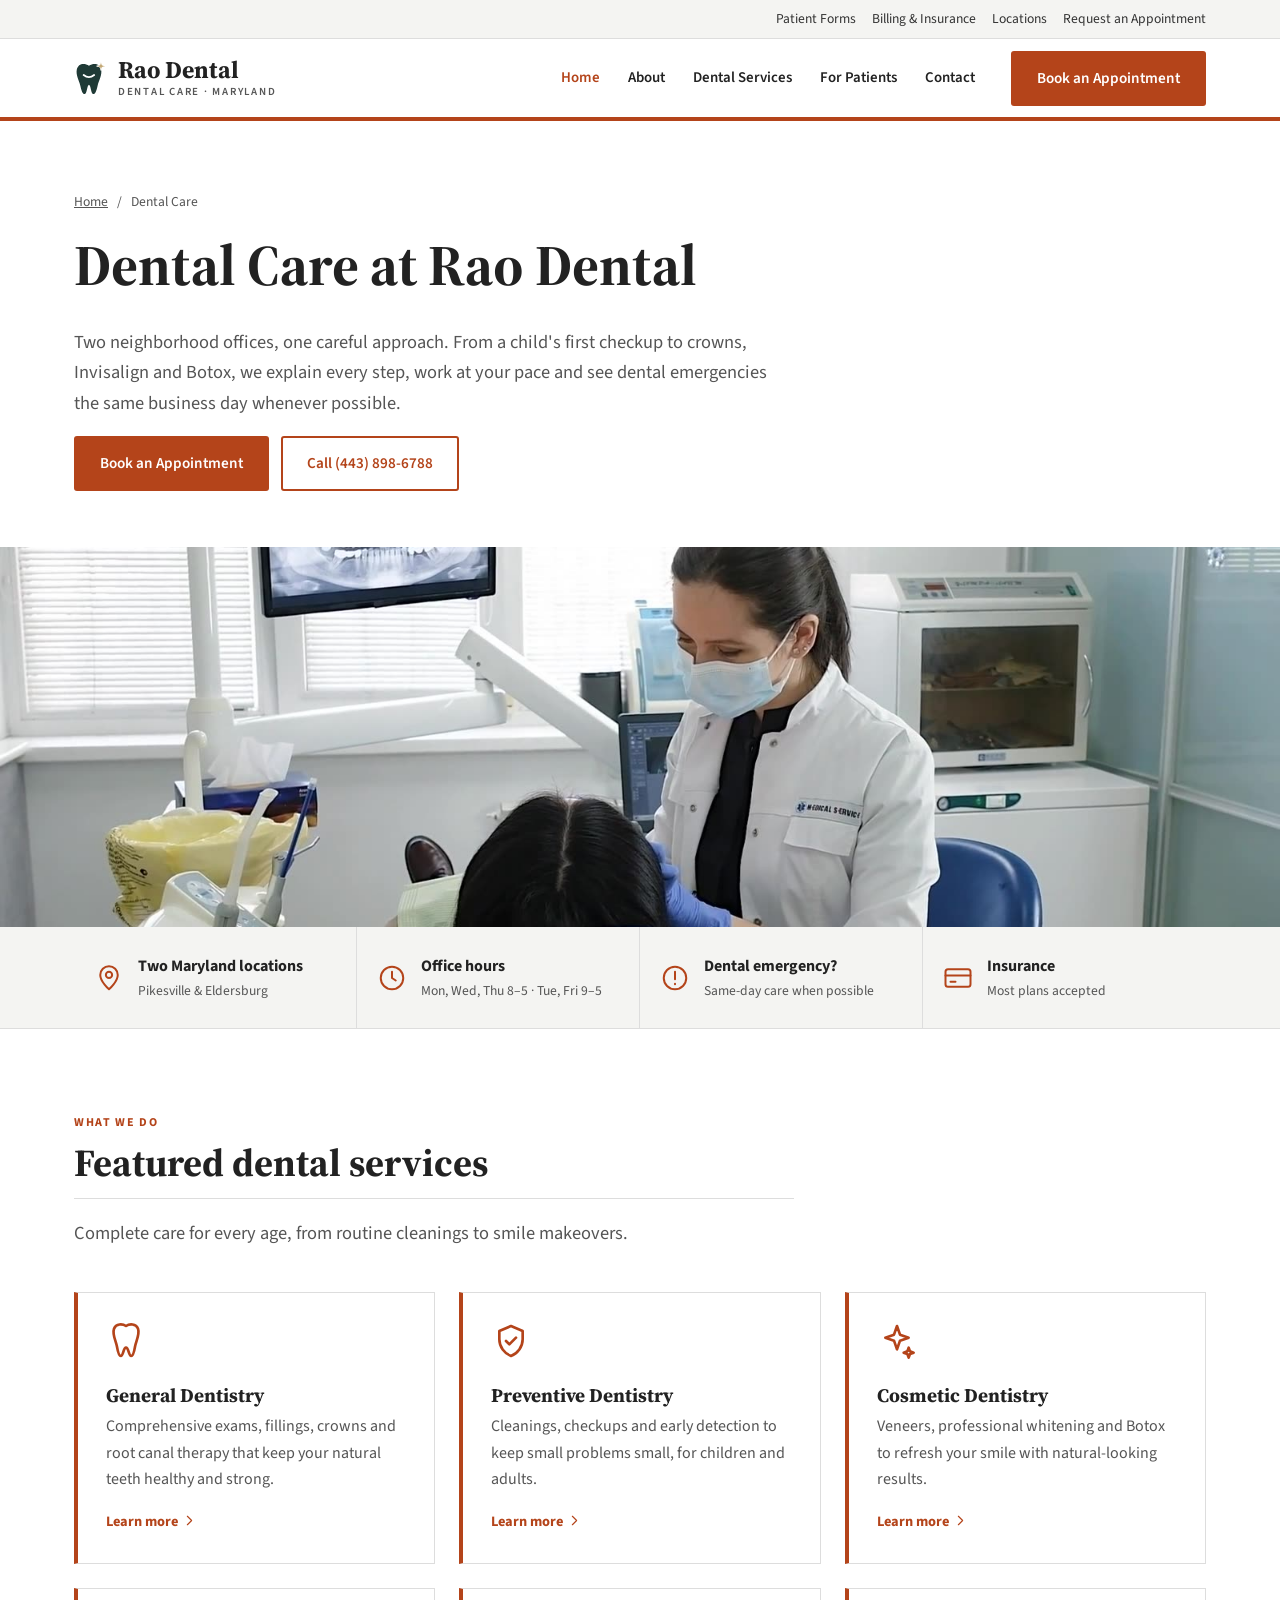
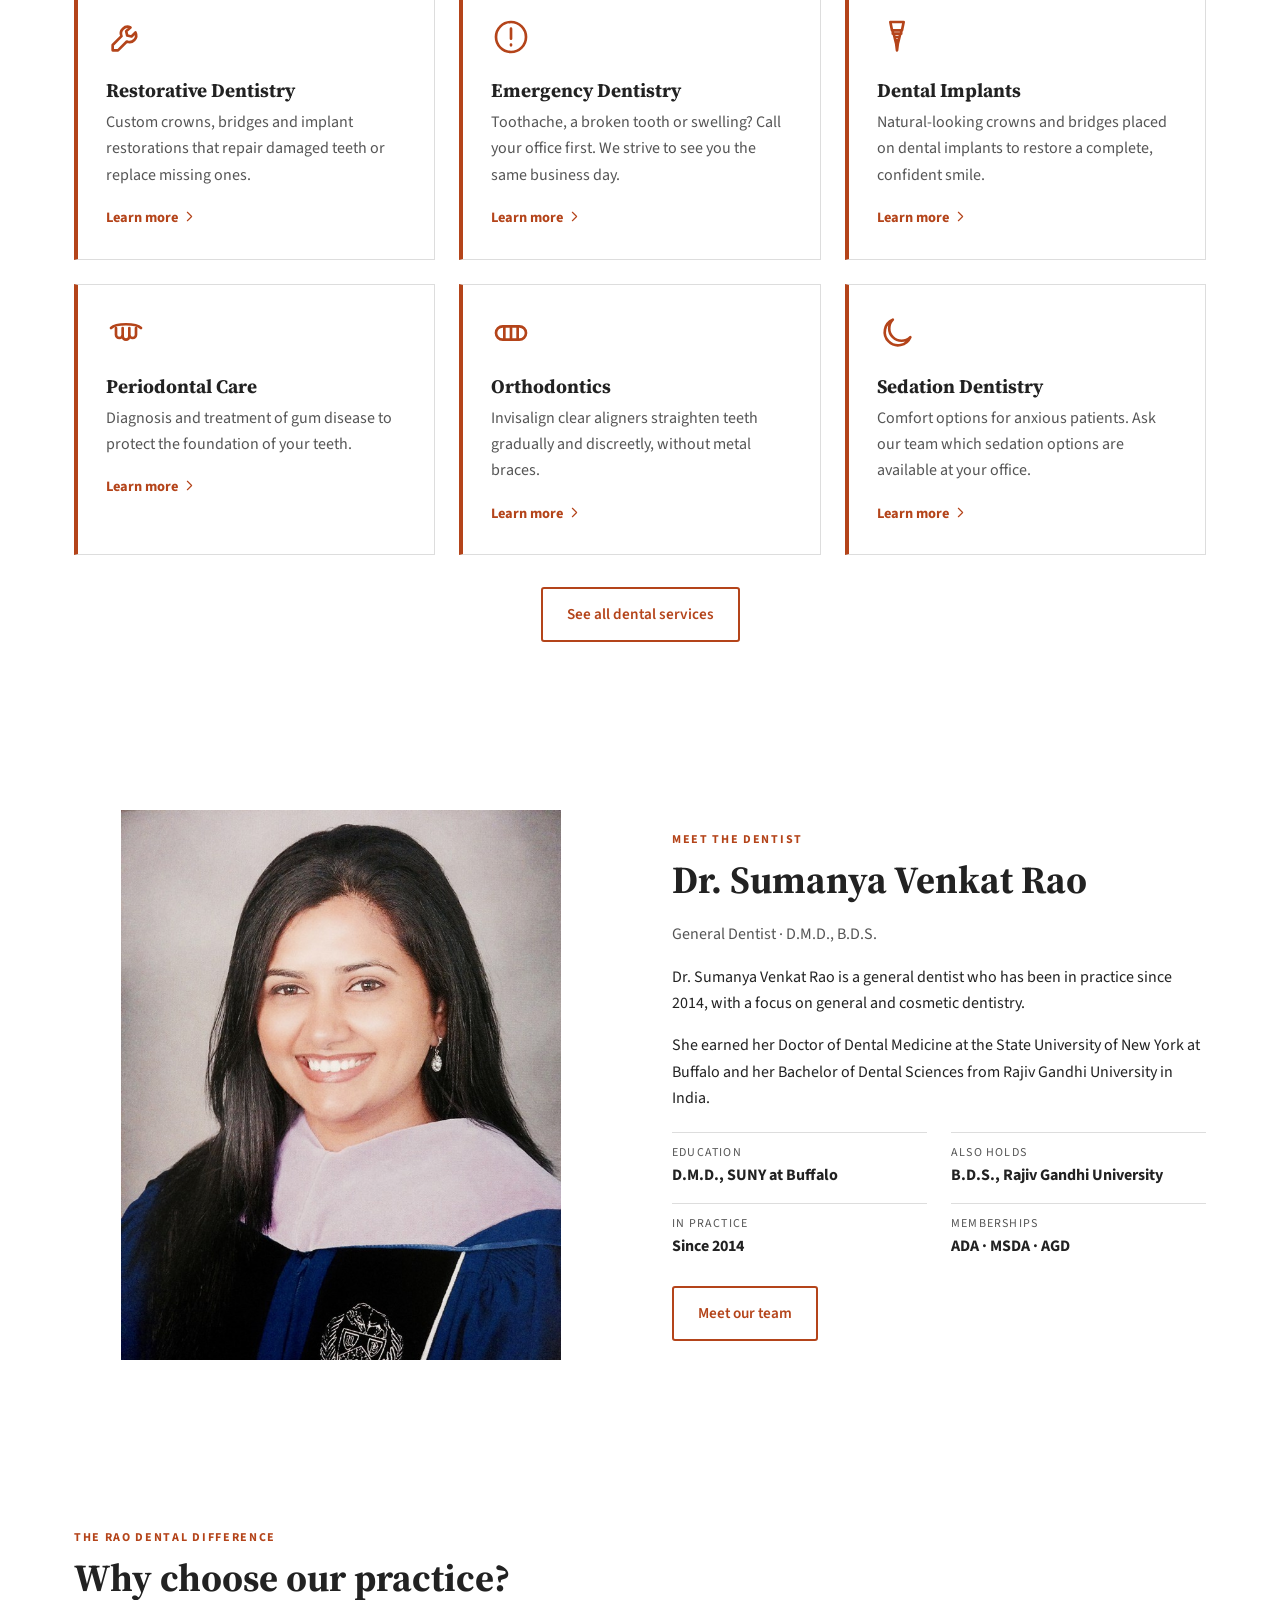
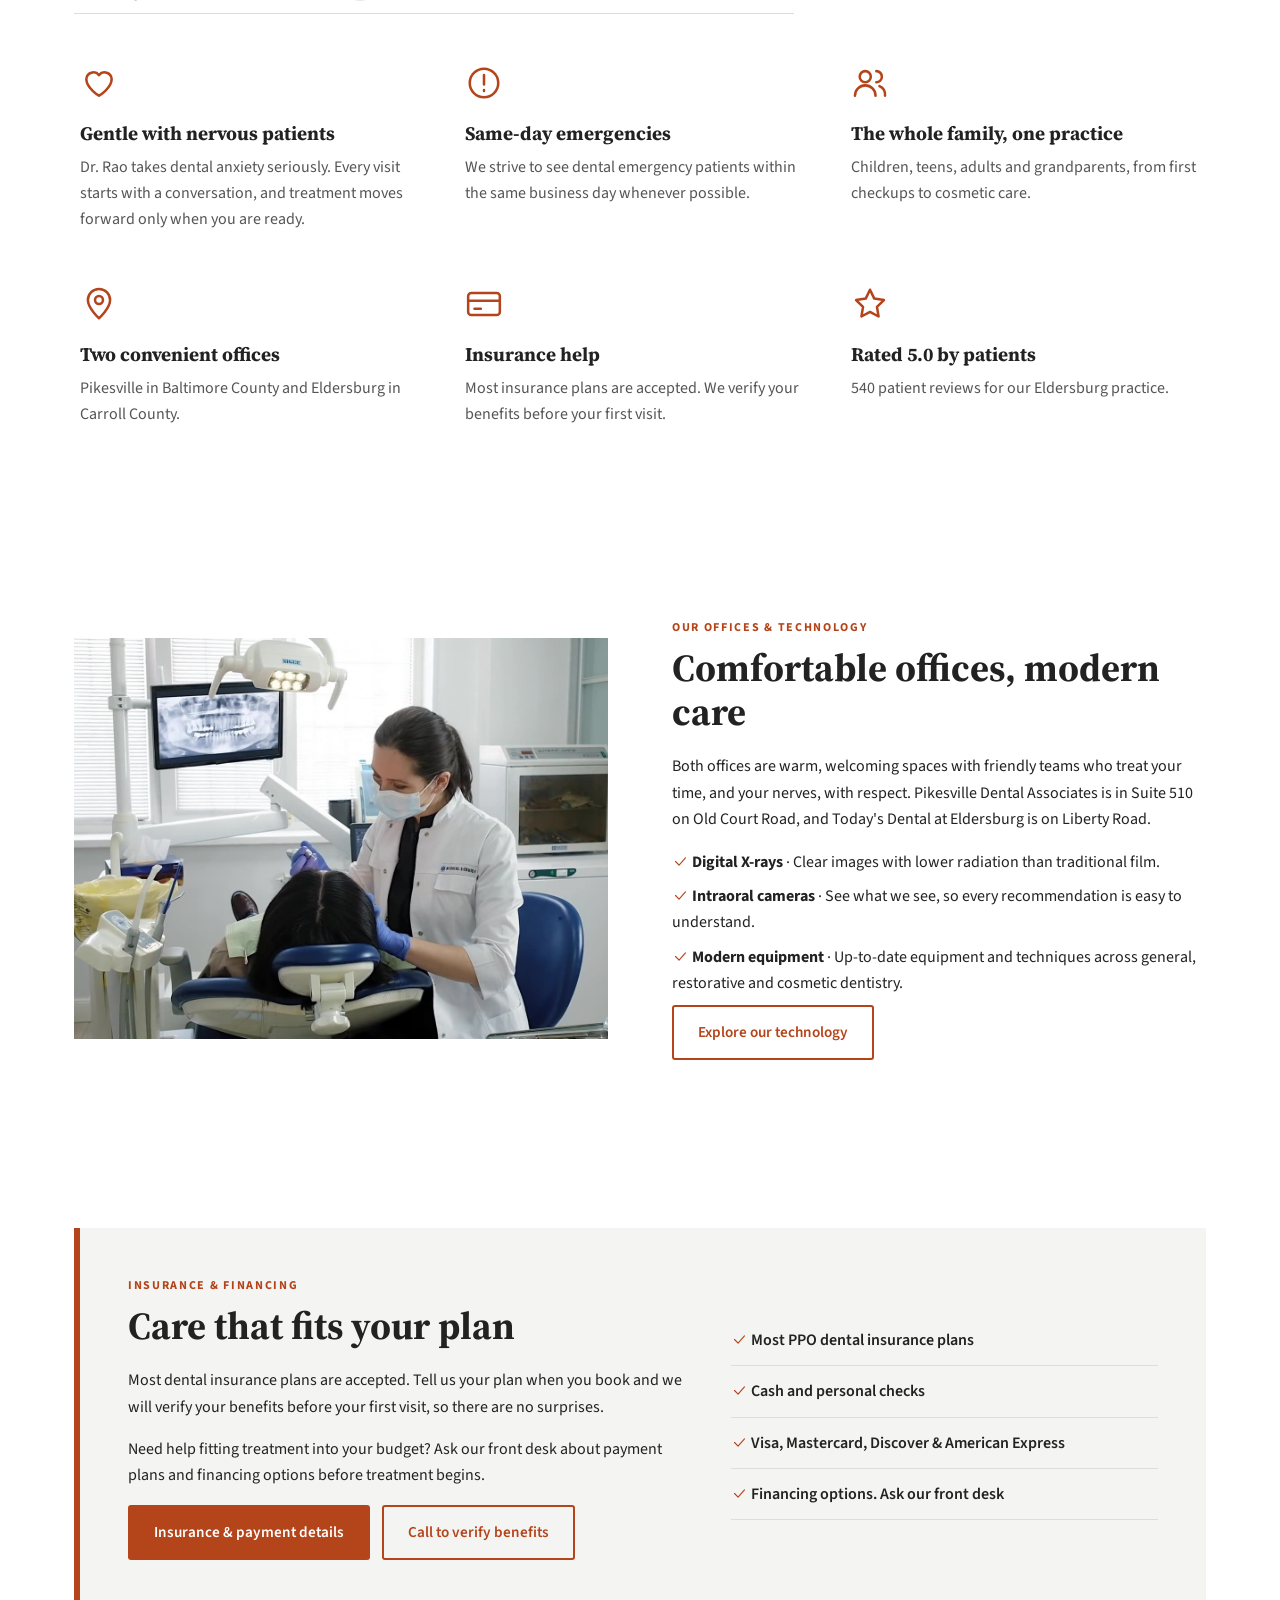
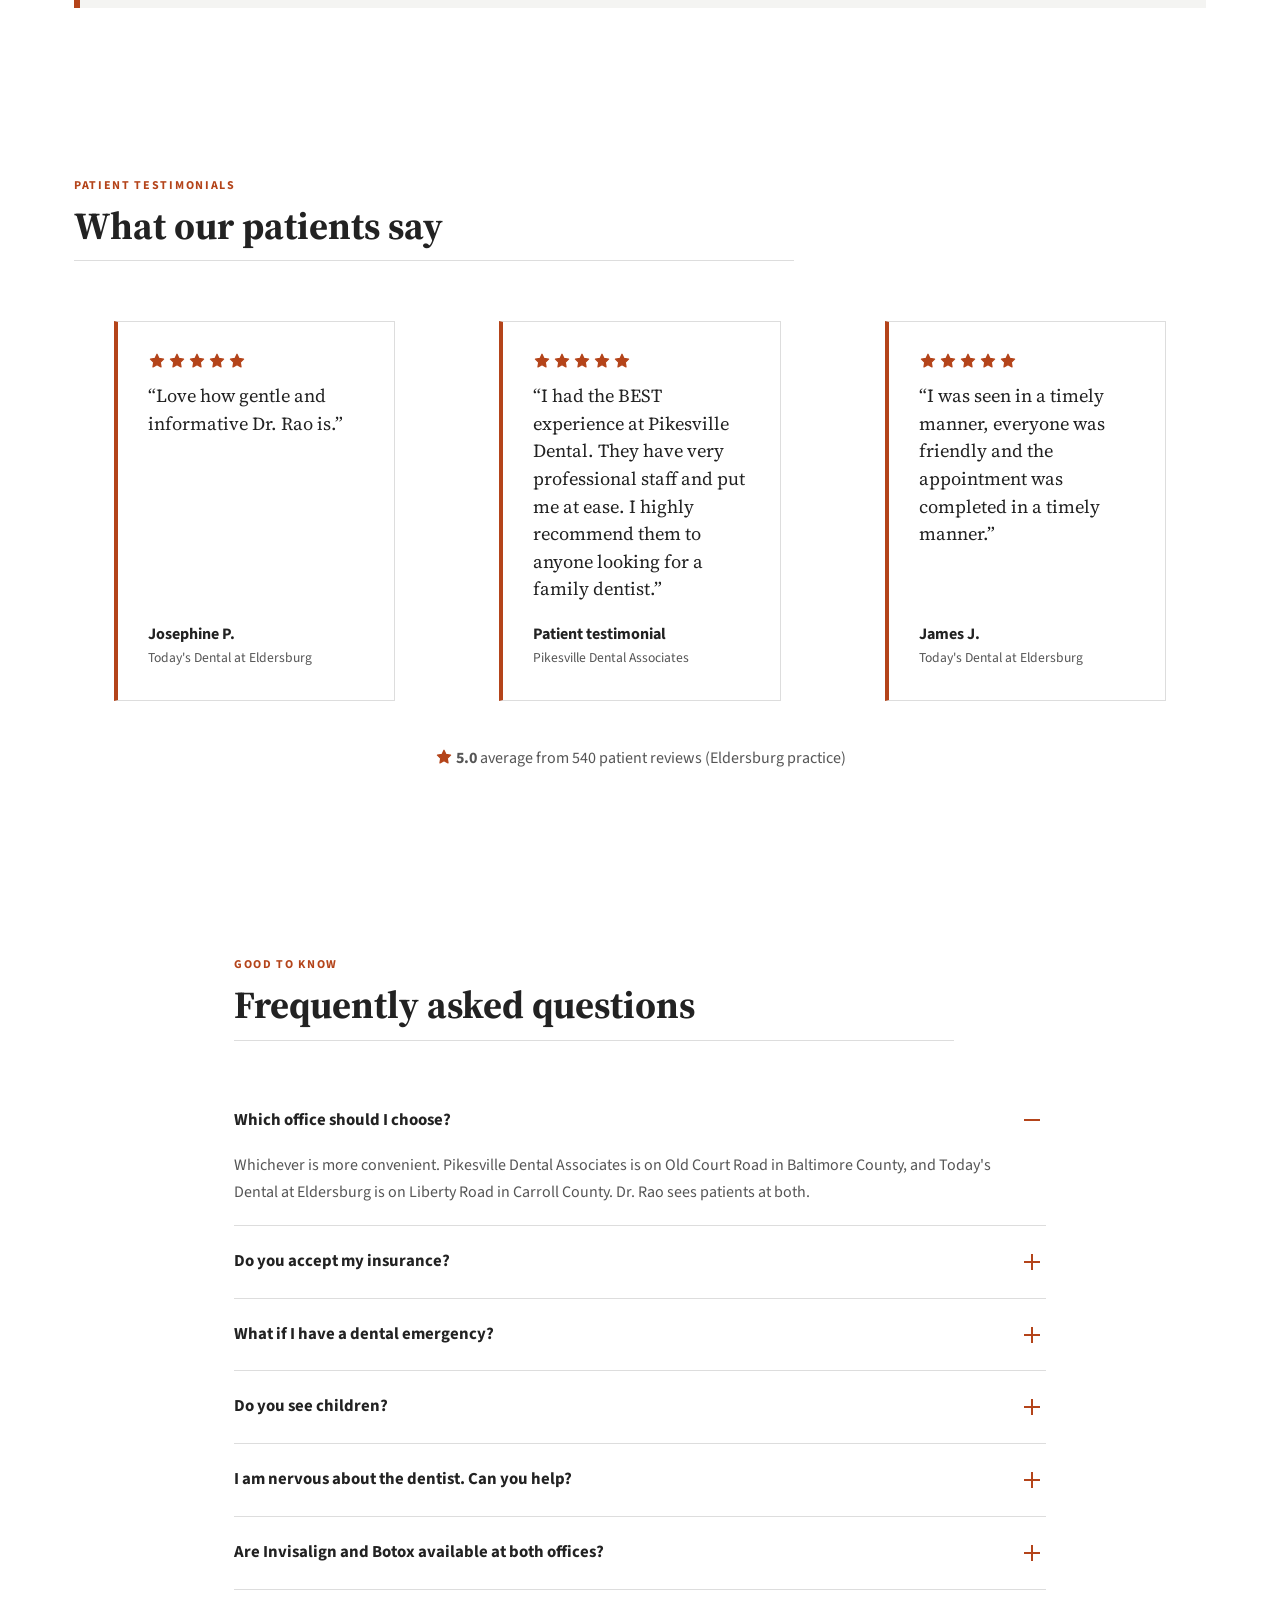
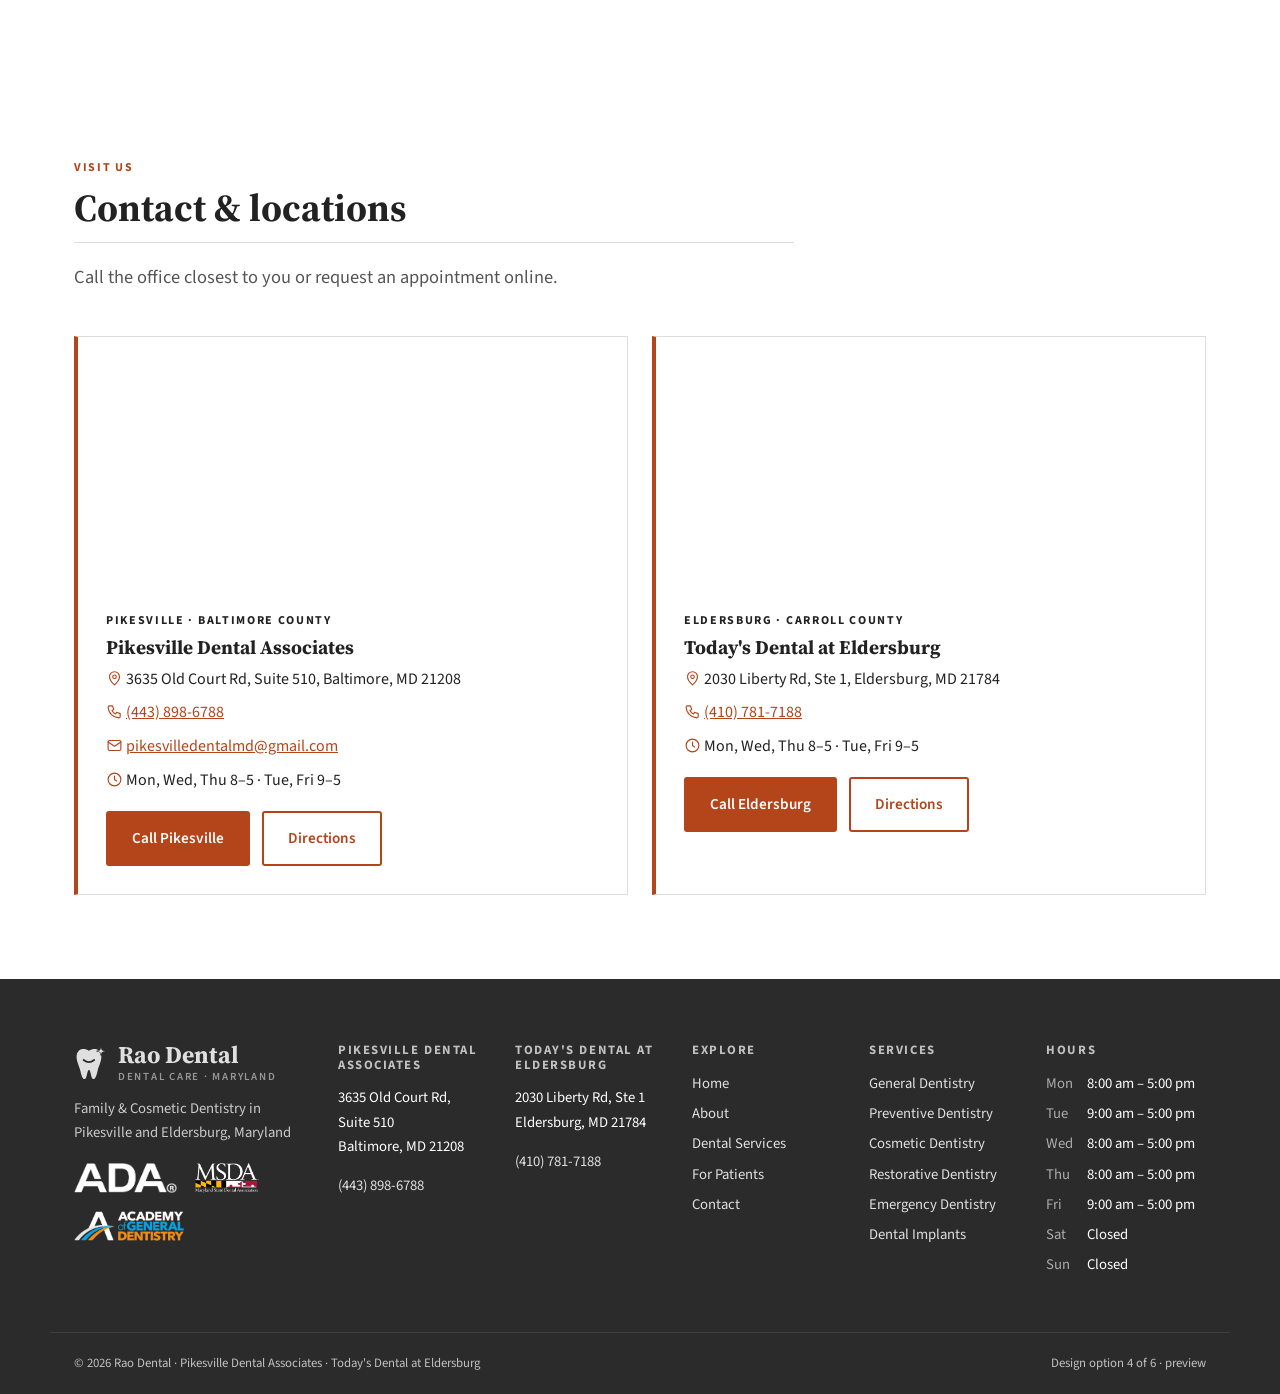
==== index.html @ 1aad3a50 "Rao Dental design option 4: original layout with full sitemap Co-Authored-By: Claude Opus 5.5 <norep" ====
<!doctype html><html lang="en"><head><meta charset="utf-8"><meta name="viewport" content="width=device-width,initial-scale=1">
<title>Family &amp; Cosmetic Dentistry | Rao Dental</title><meta name="description" content="Family &amp; Cosmetic Dentistry in Pikesville and Eldersburg, Maryland"><meta name="robots" content="noindex">
<link rel="icon" href="img/rao-favicon.svg"><link rel="preconnect" href="https://fonts.googleapis.com"><link rel="preconnect" href="https://fonts.gstatic.com" crossorigin>
<link href="https://fonts.googleapis.com/css2?family=Source+Sans+3:wght@400;600;700&family=Source+Serif+4:opsz,wght@8..60,600;8..60,700&display=swap" rel="stylesheet"><link rel="stylesheet" href="css/site.css"></head>
<body class="style-4"><a class="skip" href="#main">Skip to content</a><div class="util"><div class="wrap"><span class="util-r"><a href="patients.html#forms">Patient Forms</a><a href="patients.html#insurance">Billing &amp; Insurance</a><a href="contact.html#location">Locations</a><a href="contact.html#appointment">Request an Appointment</a></span></div></div><header class="site-header"><div class="wrap hdr"><a class="logo" href="index.html"><img src="img/rao-logo-mark.svg" alt="" class="logo-mark"><span>Rao Dental<small>Dental Care · Maryland</small></span></a><input type="checkbox" id="nav-t" class="nav-t" aria-label="Menu"><label for="nav-t" class="burger"><svg class="ic" viewBox="0 0 24 24" fill="none" stroke="currentColor" stroke-width="1.6" stroke-linecap="round" stroke-linejoin="round" aria-hidden="true"><path d="M4 7h16M4 12h16M4 17h16"/></svg></label><nav aria-label="Main"><ul class="nav"><li><a href="index.html" aria-current="page">Home</a></li><li class="has-sub"><a href="about.html">About</a><ul class="sub"><li><a href="about.html#practice">About Our Practice</a></li><li><a href="about.html#team">Meet Our Dentist &amp; Team</a></li><li><a href="about.html#office">Our Office</a></li><li><a href="about.html#technology">Dental Technology</a></li><li><a href="about.html#philosophy">Our Philosophy</a></li></ul></li><li class="has-sub"><a href="services.html">Dental Services</a><ul class="sub"><li><a href="services.html#general">General Dentistry</a></li><li><a href="services.html#preventive">Preventive Dentistry</a></li><li><a href="services.html#cosmetic">Cosmetic Dentistry</a></li><li><a href="services.html#restorative">Restorative Dentistry</a></li><li><a href="services.html#emergency">Emergency Dentistry</a></li><li><a href="services.html#implants">Dental Implants</a></li><li><a href="services.html#periodontal">Periodontal Care</a></li><li><a href="services.html#orthodontics">Orthodontics</a></li><li><a href="services.html#sedation">Sedation Dentistry</a></li></ul></li><li class="has-sub"><a href="patients.html">For Patients</a><ul class="sub"><li><a href="patients.html#new-patients">New Patient Information</a></li><li><a href="patients.html#first-visit">Your First Visit</a></li><li><a href="patients.html#forms">Patient Forms</a></li><li><a href="patients.html#insurance">Insurance &amp; Financing</a></li><li><a href="patients.html#payment">Payment Options</a></li><li><a href="patients.html#faq">Patient FAQs</a></li><li><a href="patients.html#post-op">Post-Operative Instructions</a></li></ul></li><li class="has-sub"><a href="contact.html">Contact</a><ul class="sub"><li><a href="contact.html#info">Contact Information</a></li><li><a href="contact.html#hours">Office Hours</a></li><li><a href="contact.html#location">Location &amp; Directions</a></li><li><a href="contact.html#appointment">Request an Appointment</a></li></ul></li></ul></nav><div class="hdr-cta"><a class="btn btn-primary" href="contact.html#appointment">Book an Appointment</a></div></div></header><main id="main"><section class="hero hero-text"><div class="wrap"><nav class="crumbs wrap" aria-label="Breadcrumb"><a href="index.html">Home</a> <span>/</span> Dental Care</nav><h1>Dental Care at Rao Dental</h1><p class="lead">Two neighborhood offices, one careful approach. From a child&#x27;s first checkup to crowns, Invisalign and Botox, we explain every step, work at your pace and see dental emergencies the same business day whenever possible.</p><div class="btn-row"><a class="btn btn-primary" href="contact.html#appointment">Book an Appointment</a><a class="btn btn-ghost" href="tel:+14438986788">Call (443) 898-6788</a></div></div><div class="hero-band" style="background-image:url(img/frame-16.jpg)"></div></section><section class="quick"><div class="wrap grid g4"><a class="q" href="contact.html#location"><svg class="ic" viewBox="0 0 24 24" fill="none" stroke="currentColor" stroke-width="1.6" stroke-linecap="round" stroke-linejoin="round" aria-hidden="true"><path d="M12 21s-7-6.2-7-11.5a7 7 0 0 1 14 0C19 14.8 12 21 12 21z"/><circle cx="12" cy="9.5" r="2.5"/></svg><span><strong>Two Maryland locations</strong><small>Pikesville &amp; Eldersburg</small></span></a><a class="q" href="contact.html#hours"><svg class="ic" viewBox="0 0 24 24" fill="none" stroke="currentColor" stroke-width="1.6" stroke-linecap="round" stroke-linejoin="round" aria-hidden="true"><circle cx="12" cy="12" r="9"/><path d="M12 7v5l3 2"/></svg><span><strong>Office hours</strong><small>Mon, Wed, Thu 8–5 · Tue, Fri 9–5</small></span></a><a class="q" href="services.html#emergency"><svg class="ic" viewBox="0 0 24 24" fill="none" stroke="currentColor" stroke-width="1.6" stroke-linecap="round" stroke-linejoin="round" aria-hidden="true"><circle cx="12" cy="12" r="9"/><path d="M12 7v6M12 16.5v.5"/></svg><span><strong>Dental emergency?</strong><small>Same-day care when possible</small></span></a><a class="q" href="patients.html#insurance"><svg class="ic" viewBox="0 0 24 24" fill="none" stroke="currentColor" stroke-width="1.6" stroke-linecap="round" stroke-linejoin="round" aria-hidden="true"><rect x="2" y="5" width="20" height="14" rx="2"/><path d="M2 10h20M6 15h4"/></svg><span><strong>Insurance</strong><small>Most plans accepted</small></span></a></div></section><section class="sec svc-sec" id="services"><div class="wrap"><header class="sec-head"><p class="eyebrow">What we do</p><h2>Featured dental services</h2><p class="lead">Complete care for every age, from routine cleanings to smile makeovers.</p></header><div class="grid g3 svc-grid"><a class="card svc" href="services.html#general"><div class="card-body"><svg class="ic svc-ic" viewBox="0 0 24 24" fill="none" stroke="currentColor" stroke-width="1.6" stroke-linecap="round" stroke-linejoin="round" aria-hidden="true"><path d="M12 3c-2-1.4-6-1.6-7.2 1.6C3.6 8 6 12 6.6 15.5c.5 3 1 5.5 2.3 5.5 1.6 0 1.4-5 3.1-5s1.5 5 3.1 5c1.3 0 1.8-2.5 2.3-5.5C18 12 20.4 8 19.2 4.6 18 1.4 14 1.6 12 3z"/></svg><h3>General Dentistry</h3><p>Comprehensive exams, fillings, crowns and root canal therapy that keep your natural teeth healthy and strong.</p><span class="more">Learn more <svg class="ic sm" viewBox="0 0 24 24" fill="none" stroke="currentColor" stroke-width="1.6" stroke-linecap="round" stroke-linejoin="round" aria-hidden="true"><path d="M9 6l6 6-6 6"/></svg></span></div></a><a class="card svc" href="services.html#preventive"><div class="card-body"><svg class="ic svc-ic" viewBox="0 0 24 24" fill="none" stroke="currentColor" stroke-width="1.6" stroke-linecap="round" stroke-linejoin="round" aria-hidden="true"><path d="M12 3l7 3v5c0 4.5-3 8.5-7 10-4-1.5-7-5.5-7-10V6l7-3z"/><path d="M9 12l2 2 4-4"/></svg><h3>Preventive Dentistry</h3><p>Cleanings, checkups and early detection to keep small problems small, for children and adults.</p><span class="more">Learn more <svg class="ic sm" viewBox="0 0 24 24" fill="none" stroke="currentColor" stroke-width="1.6" stroke-linecap="round" stroke-linejoin="round" aria-hidden="true"><path d="M9 6l6 6-6 6"/></svg></span></div></a><a class="card svc" href="services.html#cosmetic"><div class="card-body"><svg class="ic svc-ic" viewBox="0 0 24 24" fill="none" stroke="currentColor" stroke-width="1.6" stroke-linecap="round" stroke-linejoin="round" aria-hidden="true"><path d="M12 3l1.8 5.2L19 10l-5.2 1.8L12 17l-1.8-5.2L5 10l5.2-1.8L12 3z"/><path d="M19 16l.8 2.2L22 19l-2.2.8L19 22l-.8-2.2L16 19l2.2-.8z"/></svg><h3>Cosmetic Dentistry</h3><p>Veneers, professional whitening and Botox to refresh your smile with natural-looking results.</p><span class="more">Learn more <svg class="ic sm" viewBox="0 0 24 24" fill="none" stroke="currentColor" stroke-width="1.6" stroke-linecap="round" stroke-linejoin="round" aria-hidden="true"><path d="M9 6l6 6-6 6"/></svg></span></div></a><a class="card svc" href="services.html#restorative"><div class="card-body"><svg class="ic svc-ic" viewBox="0 0 24 24" fill="none" stroke="currentColor" stroke-width="1.6" stroke-linecap="round" stroke-linejoin="round" aria-hidden="true"><path d="M14.7 6.3a4 4 0 0 0-5.4 5.2L4 16.8V20h3.2l5.3-5.3a4 4 0 0 0 5.2-5.4l-2.4 2.4-2.6-.6-.6-2.6 2.6-2.2z"/></svg><h3>Restorative Dentistry</h3><p>Custom crowns, bridges and implant restorations that repair damaged teeth or replace missing ones.</p><span class="more">Learn more <svg class="ic sm" viewBox="0 0 24 24" fill="none" stroke="currentColor" stroke-width="1.6" stroke-linecap="round" stroke-linejoin="round" aria-hidden="true"><path d="M9 6l6 6-6 6"/></svg></span></div></a><a class="card svc" href="services.html#emergency"><div class="card-body"><svg class="ic svc-ic" viewBox="0 0 24 24" fill="none" stroke="currentColor" stroke-width="1.6" stroke-linecap="round" stroke-linejoin="round" aria-hidden="true"><circle cx="12" cy="12" r="9"/><path d="M12 7v6M12 16.5v.5"/></svg><h3>Emergency Dentistry</h3><p>Toothache, a broken tooth or swelling? Call your office first. We strive to see you the same business day.</p><span class="more">Learn more <svg class="ic sm" viewBox="0 0 24 24" fill="none" stroke="currentColor" stroke-width="1.6" stroke-linecap="round" stroke-linejoin="round" aria-hidden="true"><path d="M9 6l6 6-6 6"/></svg></span></div></a><a class="card svc" href="services.html#implants"><div class="card-body"><svg class="ic svc-ic" viewBox="0 0 24 24" fill="none" stroke="currentColor" stroke-width="1.6" stroke-linecap="round" stroke-linejoin="round" aria-hidden="true"><path d="M8 3h8l-1 5H9L8 3z"/><path d="M9.5 8v2h5V8M10 10l.5 2h3l.5-2M10.5 12l.5 2h2l.5-2M11 14l.5 2h1l.5-2M11.5 16l.5 4 .5-4"/></svg><h3>Dental Implants</h3><p>Natural-looking crowns and bridges placed on dental implants to restore a complete, confident smile.</p><span class="more">Learn more <svg class="ic sm" viewBox="0 0 24 24" fill="none" stroke="currentColor" stroke-width="1.6" stroke-linecap="round" stroke-linejoin="round" aria-hidden="true"><path d="M9 6l6 6-6 6"/></svg></span></div></a><a class="card svc" href="services.html#periodontal"><div class="card-body"><svg class="ic svc-ic" viewBox="0 0 24 24" fill="none" stroke="currentColor" stroke-width="1.6" stroke-linecap="round" stroke-linejoin="round" aria-hidden="true"><path d="M3 9c3-3 15-3 18 0"/><path d="M6 9v4a2 2 0 0 0 4 0V9M10 9v5a2 2 0 0 0 4 0V9M14 9v4a2 2 0 0 0 4 0V9"/></svg><h3>Periodontal Care</h3><p>Diagnosis and treatment of gum disease to protect the foundation of your teeth.</p><span class="more">Learn more <svg class="ic sm" viewBox="0 0 24 24" fill="none" stroke="currentColor" stroke-width="1.6" stroke-linecap="round" stroke-linejoin="round" aria-hidden="true"><path d="M9 6l6 6-6 6"/></svg></span></div></a><a class="card svc" href="services.html#orthodontics"><div class="card-body"><svg class="ic svc-ic" viewBox="0 0 24 24" fill="none" stroke="currentColor" stroke-width="1.6" stroke-linecap="round" stroke-linejoin="round" aria-hidden="true"><rect x="3" y="8" width="18" height="8" rx="4"/><path d="M8 8v8M12 8v8M16 8v8"/></svg><h3>Orthodontics</h3><p>Invisalign clear aligners straighten teeth gradually and discreetly, without metal braces.</p><span class="more">Learn more <svg class="ic sm" viewBox="0 0 24 24" fill="none" stroke="currentColor" stroke-width="1.6" stroke-linecap="round" stroke-linejoin="round" aria-hidden="true"><path d="M9 6l6 6-6 6"/></svg></span></div></a><a class="card svc" href="services.html#sedation"><div class="card-body"><svg class="ic svc-ic" viewBox="0 0 24 24" fill="none" stroke="currentColor" stroke-width="1.6" stroke-linecap="round" stroke-linejoin="round" aria-hidden="true"><path d="M20 14.5A8 8 0 1 1 9.5 4a6.5 6.5 0 0 0 10.5 10.5z"/></svg><h3>Sedation Dentistry</h3><p>Comfort options for anxious patients. Ask our team which sedation options are available at your office.</p><span class="more">Learn more <svg class="ic sm" viewBox="0 0 24 24" fill="none" stroke="currentColor" stroke-width="1.6" stroke-linecap="round" stroke-linejoin="round" aria-hidden="true"><path d="M9 6l6 6-6 6"/></svg></span></div></a></div><div class="center mt"><a class="btn btn-ghost" href="services.html">See all dental services</a></div></div></section><section class="sec doc-sec" id="dentist"><div class="wrap"><div class="split"><div class="split-media portrait"><img src="img/dr-rao-portrait.jpg" alt="Dr. Sumanya Venkat Rao" loading="lazy"></div><div class="split-text"><p class="eyebrow">Meet the dentist</p><h2>Dr. Sumanya Venkat Rao</h2><p class="muted">General Dentist · D.M.D., B.D.S.</p><p>Dr. Sumanya Venkat Rao is a general dentist who has been in practice since 2014, with a focus on general and cosmetic dentistry.</p><p>She earned her Doctor of Dental Medicine at the State University of New York at Buffalo and her Bachelor of Dental Sciences from Rajiv Gandhi University in India.</p><ul class="facts"><li><span>Education</span><strong>D.M.D., SUNY at Buffalo</strong></li><li><span>Also holds</span><strong>B.D.S., Rajiv Gandhi University</strong></li><li><span>In practice</span><strong>Since 2014</strong></li><li><span>Memberships</span><strong>ADA · MSDA · AGD</strong></li></ul><a class="btn btn-ghost" href="about.html#team">Meet our team</a></div></div></div></section><section class="sec why-sec" id="why"><div class="wrap"><header class="sec-head"><p class="eyebrow">The Rao Dental difference</p><h2>Why choose our practice?</h2></header><div class="grid g3 why"><div class="why-item"><svg class="ic why-ic" viewBox="0 0 24 24" fill="none" stroke="currentColor" stroke-width="1.6" stroke-linecap="round" stroke-linejoin="round" aria-hidden="true"><path d="M12 20s-8-4.7-8-10.5A4.5 4.5 0 0 1 12 7a4.5 4.5 0 0 1 8 2.5C20 15.3 12 20 12 20z"/></svg><h3>Gentle with nervous patients</h3><p>Dr. Rao takes dental anxiety seriously. Every visit starts with a conversation, and treatment moves forward only when you are ready.</p></div><div class="why-item"><svg class="ic why-ic" viewBox="0 0 24 24" fill="none" stroke="currentColor" stroke-width="1.6" stroke-linecap="round" stroke-linejoin="round" aria-hidden="true"><circle cx="12" cy="12" r="9"/><path d="M12 7v6M12 16.5v.5"/></svg><h3>Same-day emergencies</h3><p>We strive to see dental emergency patients within the same business day whenever possible.</p></div><div class="why-item"><svg class="ic why-ic" viewBox="0 0 24 24" fill="none" stroke="currentColor" stroke-width="1.6" stroke-linecap="round" stroke-linejoin="round" aria-hidden="true"><circle cx="9" cy="8" r="3.5"/><path d="M2.5 20a6.5 6.5 0 0 1 13 0M16 4.5a3.5 3.5 0 0 1 0 7M18 14a6 6 0 0 1 3.5 6"/></svg><h3>The whole family, one practice</h3><p>Children, teens, adults and grandparents, from first checkups to cosmetic care.</p></div><div class="why-item"><svg class="ic why-ic" viewBox="0 0 24 24" fill="none" stroke="currentColor" stroke-width="1.6" stroke-linecap="round" stroke-linejoin="round" aria-hidden="true"><path d="M12 21s-7-6.2-7-11.5a7 7 0 0 1 14 0C19 14.8 12 21 12 21z"/><circle cx="12" cy="9.5" r="2.5"/></svg><h3>Two convenient offices</h3><p>Pikesville in Baltimore County and Eldersburg in Carroll County.</p></div><div class="why-item"><svg class="ic why-ic" viewBox="0 0 24 24" fill="none" stroke="currentColor" stroke-width="1.6" stroke-linecap="round" stroke-linejoin="round" aria-hidden="true"><rect x="2" y="5" width="20" height="14" rx="2"/><path d="M2 10h20M6 15h4"/></svg><h3>Insurance help</h3><p>Most insurance plans are accepted. We verify your benefits before your first visit.</p></div><div class="why-item"><svg class="ic why-ic" viewBox="0 0 24 24" fill="none" stroke="currentColor" stroke-width="1.6" stroke-linecap="round" stroke-linejoin="round" aria-hidden="true"><path d="M12 3l2.7 5.6 6.1.9-4.4 4.3 1 6.1L12 17l-5.4 2.9 1-6.1L3.2 9.5l6.1-.9L12 3z"/></svg><h3>Rated 5.0 by patients</h3><p>540 patient reviews for our Eldersburg practice.</p></div></div></div></section><section class="sec office-sec" id="office"><div class="wrap"><div class="split"><div class="split-media"><img src="img/frame-4.jpg" alt="Dental treatment room" loading="lazy"></div><div class="split-text"><p class="eyebrow">Our offices &amp; technology</p><h2>Comfortable offices, modern care</h2><p>Both offices are warm, welcoming spaces with friendly teams who treat your time, and your nerves, with respect. Pikesville Dental Associates is in Suite 510 on Old Court Road, and Today&#x27;s Dental at Eldersburg is on Liberty Road.</p><p class="tick"><svg class="ic sm" viewBox="0 0 24 24" fill="none" stroke="currentColor" stroke-width="1.6" stroke-linecap="round" stroke-linejoin="round" aria-hidden="true"><path d="M5 12l5 5 9-10"/></svg> <strong>Digital X-rays</strong> · Clear images with lower radiation than traditional film.</p><p class="tick"><svg class="ic sm" viewBox="0 0 24 24" fill="none" stroke="currentColor" stroke-width="1.6" stroke-linecap="round" stroke-linejoin="round" aria-hidden="true"><path d="M5 12l5 5 9-10"/></svg> <strong>Intraoral cameras</strong> · See what we see, so every recommendation is easy to understand.</p><p class="tick"><svg class="ic sm" viewBox="0 0 24 24" fill="none" stroke="currentColor" stroke-width="1.6" stroke-linecap="round" stroke-linejoin="round" aria-hidden="true"><path d="M5 12l5 5 9-10"/></svg> <strong>Modern equipment</strong> · Up-to-date equipment and techniques across general, restorative and cosmetic dentistry.</p><a class="btn btn-ghost" href="about.html#technology">Explore our technology</a></div></div></div></section><section class="sec ins-sec" id="insurance"><div class="wrap"><div class="ins"><div class="ins-text"><p class="eyebrow">Insurance &amp; financing</p><h2>Care that fits your plan</h2><p>Most dental insurance plans are accepted. Tell us your plan when you book and we will verify your benefits before your first visit, so there are no surprises.</p><p>Need help fitting treatment into your budget? Ask our front desk about payment plans and financing options before treatment begins.</p><div class="btn-row"><a class="btn btn-primary" href="patients.html#insurance">Insurance &amp; payment details</a><a class="btn btn-ghost" href="tel:+14438986788">Call to verify benefits</a></div></div><ul class="ins-list"><li><svg class="ic sm" viewBox="0 0 24 24" fill="none" stroke="currentColor" stroke-width="1.6" stroke-linecap="round" stroke-linejoin="round" aria-hidden="true"><path d="M5 12l5 5 9-10"/></svg> Most PPO dental insurance plans</li><li><svg class="ic sm" viewBox="0 0 24 24" fill="none" stroke="currentColor" stroke-width="1.6" stroke-linecap="round" stroke-linejoin="round" aria-hidden="true"><path d="M5 12l5 5 9-10"/></svg> Cash and personal checks</li><li><svg class="ic sm" viewBox="0 0 24 24" fill="none" stroke="currentColor" stroke-width="1.6" stroke-linecap="round" stroke-linejoin="round" aria-hidden="true"><path d="M5 12l5 5 9-10"/></svg> Visa, Mastercard, Discover &amp; American Express</li><li><svg class="ic sm" viewBox="0 0 24 24" fill="none" stroke="currentColor" stroke-width="1.6" stroke-linecap="round" stroke-linejoin="round" aria-hidden="true"><path d="M5 12l5 5 9-10"/></svg> Financing options. Ask our front desk</li></ul></div></div></section><section class="sec rev-sec" id="reviews"><div class="wrap"><header class="sec-head"><p class="eyebrow">Patient testimonials</p><h2>What our patients say</h2></header><div class="grid g3 tst"><figure class="card quote"><span class="stars"><svg class="ic st" viewBox="0 0 24 24" fill="none" stroke="currentColor" stroke-width="1.6" stroke-linecap="round" stroke-linejoin="round" aria-hidden="true"><path d="M12 3l2.7 5.6 6.1.9-4.4 4.3 1 6.1L12 17l-5.4 2.9 1-6.1L3.2 9.5l6.1-.9L12 3z"/></svg><svg class="ic st" viewBox="0 0 24 24" fill="none" stroke="currentColor" stroke-width="1.6" stroke-linecap="round" stroke-linejoin="round" aria-hidden="true"><path d="M12 3l2.7 5.6 6.1.9-4.4 4.3 1 6.1L12 17l-5.4 2.9 1-6.1L3.2 9.5l6.1-.9L12 3z"/></svg><svg class="ic st" viewBox="0 0 24 24" fill="none" stroke="currentColor" stroke-width="1.6" stroke-linecap="round" stroke-linejoin="round" aria-hidden="true"><path d="M12 3l2.7 5.6 6.1.9-4.4 4.3 1 6.1L12 17l-5.4 2.9 1-6.1L3.2 9.5l6.1-.9L12 3z"/></svg><svg class="ic st" viewBox="0 0 24 24" fill="none" stroke="currentColor" stroke-width="1.6" stroke-linecap="round" stroke-linejoin="round" aria-hidden="true"><path d="M12 3l2.7 5.6 6.1.9-4.4 4.3 1 6.1L12 17l-5.4 2.9 1-6.1L3.2 9.5l6.1-.9L12 3z"/></svg><svg class="ic st" viewBox="0 0 24 24" fill="none" stroke="currentColor" stroke-width="1.6" stroke-linecap="round" stroke-linejoin="round" aria-hidden="true"><path d="M12 3l2.7 5.6 6.1.9-4.4 4.3 1 6.1L12 17l-5.4 2.9 1-6.1L3.2 9.5l6.1-.9L12 3z"/></svg></span><blockquote>“Love how gentle and informative Dr. Rao is.”</blockquote><figcaption><strong>Josephine P.</strong><span>Today&#x27;s Dental at Eldersburg</span></figcaption></figure><figure class="card quote"><span class="stars"><svg class="ic st" viewBox="0 0 24 24" fill="none" stroke="currentColor" stroke-width="1.6" stroke-linecap="round" stroke-linejoin="round" aria-hidden="true"><path d="M12 3l2.7 5.6 6.1.9-4.4 4.3 1 6.1L12 17l-5.4 2.9 1-6.1L3.2 9.5l6.1-.9L12 3z"/></svg><svg class="ic st" viewBox="0 0 24 24" fill="none" stroke="currentColor" stroke-width="1.6" stroke-linecap="round" stroke-linejoin="round" aria-hidden="true"><path d="M12 3l2.7 5.6 6.1.9-4.4 4.3 1 6.1L12 17l-5.4 2.9 1-6.1L3.2 9.5l6.1-.9L12 3z"/></svg><svg class="ic st" viewBox="0 0 24 24" fill="none" stroke="currentColor" stroke-width="1.6" stroke-linecap="round" stroke-linejoin="round" aria-hidden="true"><path d="M12 3l2.7 5.6 6.1.9-4.4 4.3 1 6.1L12 17l-5.4 2.9 1-6.1L3.2 9.5l6.1-.9L12 3z"/></svg><svg class="ic st" viewBox="0 0 24 24" fill="none" stroke="currentColor" stroke-width="1.6" stroke-linecap="round" stroke-linejoin="round" aria-hidden="true"><path d="M12 3l2.7 5.6 6.1.9-4.4 4.3 1 6.1L12 17l-5.4 2.9 1-6.1L3.2 9.5l6.1-.9L12 3z"/></svg><svg class="ic st" viewBox="0 0 24 24" fill="none" stroke="currentColor" stroke-width="1.6" stroke-linecap="round" stroke-linejoin="round" aria-hidden="true"><path d="M12 3l2.7 5.6 6.1.9-4.4 4.3 1 6.1L12 17l-5.4 2.9 1-6.1L3.2 9.5l6.1-.9L12 3z"/></svg></span><blockquote>“I had the BEST experience at Pikesville Dental. They have very professional staff and put me at ease. I highly recommend them to anyone looking for a family dentist.”</blockquote><figcaption><strong>Patient testimonial</strong><span>Pikesville Dental Associates</span></figcaption></figure><figure class="card quote"><span class="stars"><svg class="ic st" viewBox="0 0 24 24" fill="none" stroke="currentColor" stroke-width="1.6" stroke-linecap="round" stroke-linejoin="round" aria-hidden="true"><path d="M12 3l2.7 5.6 6.1.9-4.4 4.3 1 6.1L12 17l-5.4 2.9 1-6.1L3.2 9.5l6.1-.9L12 3z"/></svg><svg class="ic st" viewBox="0 0 24 24" fill="none" stroke="currentColor" stroke-width="1.6" stroke-linecap="round" stroke-linejoin="round" aria-hidden="true"><path d="M12 3l2.7 5.6 6.1.9-4.4 4.3 1 6.1L12 17l-5.4 2.9 1-6.1L3.2 9.5l6.1-.9L12 3z"/></svg><svg class="ic st" viewBox="0 0 24 24" fill="none" stroke="currentColor" stroke-width="1.6" stroke-linecap="round" stroke-linejoin="round" aria-hidden="true"><path d="M12 3l2.7 5.6 6.1.9-4.4 4.3 1 6.1L12 17l-5.4 2.9 1-6.1L3.2 9.5l6.1-.9L12 3z"/></svg><svg class="ic st" viewBox="0 0 24 24" fill="none" stroke="currentColor" stroke-width="1.6" stroke-linecap="round" stroke-linejoin="round" aria-hidden="true"><path d="M12 3l2.7 5.6 6.1.9-4.4 4.3 1 6.1L12 17l-5.4 2.9 1-6.1L3.2 9.5l6.1-.9L12 3z"/></svg><svg class="ic st" viewBox="0 0 24 24" fill="none" stroke="currentColor" stroke-width="1.6" stroke-linecap="round" stroke-linejoin="round" aria-hidden="true"><path d="M12 3l2.7 5.6 6.1.9-4.4 4.3 1 6.1L12 17l-5.4 2.9 1-6.1L3.2 9.5l6.1-.9L12 3z"/></svg></span><blockquote>“I was seen in a timely manner, everyone was friendly and the appointment was completed in a timely manner.”</blockquote><figcaption><strong>James J.</strong><span>Today&#x27;s Dental at Eldersburg</span></figcaption></figure></div><p class="rating-note"><svg class="ic st" viewBox="0 0 24 24" fill="none" stroke="currentColor" stroke-width="1.6" stroke-linecap="round" stroke-linejoin="round" aria-hidden="true"><path d="M12 3l2.7 5.6 6.1.9-4.4 4.3 1 6.1L12 17l-5.4 2.9 1-6.1L3.2 9.5l6.1-.9L12 3z"/></svg> <strong>5.0</strong> average from 540 patient reviews (Eldersburg practice)</p></div></section><section class="sec faq-sec narrow" id="faq"><div class="wrap"><header class="sec-head"><p class="eyebrow">Good to know</p><h2>Frequently asked questions</h2></header><div class="faq"><details open><summary>Which office should I choose?<span class="plus" aria-hidden="true"></span></summary><p>Whichever is more convenient. Pikesville Dental Associates is on Old Court Road in Baltimore County, and Today&#x27;s Dental at Eldersburg is on Liberty Road in Carroll County. Dr. Rao sees patients at both.</p></details><details><summary>Do you accept my insurance?<span class="plus" aria-hidden="true"></span></summary><p>Most dental insurance plans are accepted. Tell us your plan when you book and we will verify your coverage before you come in.</p></details><details><summary>What if I have a dental emergency?<span class="plus" aria-hidden="true"></span></summary><p>Call your office right away. We strive to see emergency patients within the same business day whenever possible.</p></details><details><summary>Do you see children?<span class="plus" aria-hidden="true"></span></summary><p>Yes. We care for children, teens and adults, and we keep first visits friendly and relaxed.</p></details><details><summary>I am nervous about the dentist. Can you help?<span class="plus" aria-hidden="true"></span></summary><p>Absolutely. Dr. Rao is experienced with anxious patients. We explain each step, you set the pace, and we pause whenever you ask.</p></details><details><summary>Are Invisalign and Botox available at both offices?<span class="plus" aria-hidden="true"></span></summary><p>Please call the office you plan to visit and our team will confirm availability and schedule a consultation.</p></details></div></div></section><section class="sec contact-sec" id="contact"><div class="wrap"><header class="sec-head"><p class="eyebrow">Visit us</p><h2>Contact &amp; locations</h2><p class="lead">Call the office closest to you or request an appointment online.</p></header><div class="grid g2 offices"><div class="card office"><iframe class="map" title="Map to Pikesville Dental Associates" src="https://maps.google.com/maps?q=3635+Old+Court+Rd%2C+Suite+510%2C+Baltimore%2C+MD+21208&output=embed" loading="lazy"></iframe><div class="card-body"><p class="eyebrow">Pikesville · Baltimore County</p><h3>Pikesville Dental Associates</h3><p><svg class="ic sm" viewBox="0 0 24 24" fill="none" stroke="currentColor" stroke-width="1.6" stroke-linecap="round" stroke-linejoin="round" aria-hidden="true"><path d="M12 21s-7-6.2-7-11.5a7 7 0 0 1 14 0C19 14.8 12 21 12 21z"/><circle cx="12" cy="9.5" r="2.5"/></svg> 3635 Old Court Rd, Suite 510, Baltimore, MD 21208</p><p><svg class="ic sm" viewBox="0 0 24 24" fill="none" stroke="currentColor" stroke-width="1.6" stroke-linecap="round" stroke-linejoin="round" aria-hidden="true"><path d="M5 4h4l2 5-2.5 1.5a11 11 0 0 0 5 5L15 13l5 2v4a2 2 0 0 1-2 2A16 16 0 0 1 3 6a2 2 0 0 1 2-2z"/></svg> <a href="tel:+14438986788">(443) 898-6788</a></p><p><svg class="ic sm" viewBox="0 0 24 24" fill="none" stroke="currentColor" stroke-width="1.6" stroke-linecap="round" stroke-linejoin="round" aria-hidden="true"><rect x="3" y="5" width="18" height="14" rx="2"/><path d="M3 7l9 6 9-6"/></svg> <a href="mailto:pikesvilledentalmd@gmail.com">pikesvilledentalmd@gmail.com</a></p><p><svg class="ic sm" viewBox="0 0 24 24" fill="none" stroke="currentColor" stroke-width="1.6" stroke-linecap="round" stroke-linejoin="round" aria-hidden="true"><circle cx="12" cy="12" r="9"/><path d="M12 7v5l3 2"/></svg> Mon, Wed, Thu 8–5 · Tue, Fri 9–5</p><div class="btn-row"><a class="btn btn-primary" href="tel:+14438986788">Call Pikesville</a><a class="btn btn-ghost" href="https://www.google.com/maps/dir/?api=1&destination=3635+Old+Court+Rd%2C+Suite+510%2C+Baltimore%2C+MD+21208">Directions</a></div></div></div><div class="card office"><iframe class="map" title="Map to Today&#x27;s Dental at Eldersburg" src="https://maps.google.com/maps?q=2030+Liberty+Rd%2C+Ste+1%2C+Eldersburg%2C+MD+21784&output=embed" loading="lazy"></iframe><div class="card-body"><p class="eyebrow">Eldersburg · Carroll County</p><h3>Today&#x27;s Dental at Eldersburg</h3><p><svg class="ic sm" viewBox="0 0 24 24" fill="none" stroke="currentColor" stroke-width="1.6" stroke-linecap="round" stroke-linejoin="round" aria-hidden="true"><path d="M12 21s-7-6.2-7-11.5a7 7 0 0 1 14 0C19 14.8 12 21 12 21z"/><circle cx="12" cy="9.5" r="2.5"/></svg> 2030 Liberty Rd, Ste 1, Eldersburg, MD 21784</p><p><svg class="ic sm" viewBox="0 0 24 24" fill="none" stroke="currentColor" stroke-width="1.6" stroke-linecap="round" stroke-linejoin="round" aria-hidden="true"><path d="M5 4h4l2 5-2.5 1.5a11 11 0 0 0 5 5L15 13l5 2v4a2 2 0 0 1-2 2A16 16 0 0 1 3 6a2 2 0 0 1 2-2z"/></svg> <a href="tel:+14107817188">(410) 781-7188</a></p><p><svg class="ic sm" viewBox="0 0 24 24" fill="none" stroke="currentColor" stroke-width="1.6" stroke-linecap="round" stroke-linejoin="round" aria-hidden="true"><circle cx="12" cy="12" r="9"/><path d="M12 7v5l3 2"/></svg> Mon, Wed, Thu 8–5 · Tue, Fri 9–5</p><div class="btn-row"><a class="btn btn-primary" href="tel:+14107817188">Call Eldersburg</a><a class="btn btn-ghost" href="https://www.google.com/maps/dir/?api=1&destination=2030+Liberty+Rd%2C+Ste+1%2C+Eldersburg%2C+MD+21784">Directions</a></div></div></div></div></div></section></main><footer class="site-footer"><div class="wrap fgrid"><div class="fbrand"><a class="logo" href="index.html"><img src="img/rao-logo-mark.svg" alt="" class="logo-mark"><span>Rao Dental<small>Dental Care · Maryland</small></span></a><p>Family &amp; Cosmetic Dentistry in Pikesville and Eldersburg, Maryland</p><div class="badges"><img src="img/assoc-ada-white.png" alt="ADA member" loading="lazy"><img src="img/assoc-msda-white.png" alt="MSDA member" loading="lazy"><img src="img/assoc-agd-white.png" alt="AGD member" loading="lazy"></div></div><div><h4>Pikesville Dental Associates</h4><p>3635 Old Court Rd, Suite 510<br>Baltimore, MD 21208</p><p><a href="tel:+14438986788">(443) 898-6788</a></p></div><div><h4>Today&#x27;s Dental at Eldersburg</h4><p>2030 Liberty Rd, Ste 1<br>Eldersburg, MD 21784</p><p><a href="tel:+14107817188">(410) 781-7188</a></p></div><div><h4>Explore</h4><ul><li><a href="index.html">Home</a></li><li><a href="about.html">About</a></li><li><a href="services.html">Dental Services</a></li><li><a href="patients.html">For Patients</a></li><li><a href="contact.html">Contact</a></li></ul></div><div><h4>Services</h4><ul><li><a href="services.html#general">General Dentistry</a></li><li><a href="services.html#preventive">Preventive Dentistry</a></li><li><a href="services.html#cosmetic">Cosmetic Dentistry</a></li><li><a href="services.html#restorative">Restorative Dentistry</a></li><li><a href="services.html#emergency">Emergency Dentistry</a></li><li><a href="services.html#implants">Dental Implants</a></li></ul></div><div><h4>Hours</h4><ul class="fh"><li><span>Mon</span> 8:00 am – 5:00 pm</li><li><span>Tue</span> 9:00 am – 5:00 pm</li><li><span>Wed</span> 8:00 am – 5:00 pm</li><li><span>Thu</span> 8:00 am – 5:00 pm</li><li><span>Fri</span> 9:00 am – 5:00 pm</li><li><span>Sat</span> Closed</li><li><span>Sun</span> Closed</li></ul></div></div><div class="wrap fbot"><span>© 2026 Rao Dental · Pikesville Dental Associates · Today's Dental at Eldersburg</span><span>Design option 4 of 6 · preview</span></div></footer></body></html>
---- css/site.css ----
/* Rao Dental design options: shared base. Themes set the variables below. */
:root{--bg:#fff;--bg2:#f5f6f8;--ink:#1d2430;--muted:#5b6574;--line:#e3e6ea;--pri:#1f4e79;--pri-ink:#fff;--acc:#c8a24a;--dark:#14243a;--dark-ink:#fff;
--radius:10px;--btn-radius:6px;--shadow:0 6px 24px rgba(20,30,50,.08);--head:Georgia,serif;--body:system-ui,sans-serif;--wrap:1180px;--hw:600}
*{box-sizing:border-box}html{scroll-behavior:smooth;scroll-padding-top:110px}
body{margin:0;background:var(--bg);color:var(--ink);font:16px/1.65 var(--body);-webkit-font-smoothing:antialiased}
img{max-width:100%;display:block}a{color:var(--pri)}
h1,h2,h3,h4{font-family:var(--head);font-weight:var(--hw);line-height:1.15;margin:0 0 .5em;color:inherit}
h1{font-size:clamp(2.1rem,4.6vw,3.6rem)}h2{font-size:clamp(1.6rem,3vw,2.4rem)}h3{font-size:1.2rem}
p{margin:0 0 1em}.wrap{max-width:var(--wrap);margin:0 auto;padding:0 24px}
.skip{position:absolute;left:-999px}.skip:focus{left:12px;top:12px;background:#fff;padding:8px 12px;z-index:99}
.ic{width:24px;height:24px;flex:none}.ic.sm{width:17px;height:17px;vertical-align:-3px}.ic.big{width:44px;height:44px}
.eyebrow{text-transform:uppercase;letter-spacing:.14em;font-size:.75rem;font-weight:700;color:var(--acc);margin-bottom:.7em}
.lead{font-size:1.15rem;color:var(--muted)}.muted{color:var(--muted)}.fine{font-size:.85rem;color:var(--muted)}
.center{text-align:center}.mt{margin-top:32px}.mt-l{margin-top:56px}
/* buttons */
.btn{display:inline-flex;align-items:center;gap:8px;padding:13px 24px;border-radius:var(--btn-radius);font-weight:600;font-size:.95rem;text-decoration:none;border:2px solid transparent;transition:.2s;cursor:pointer;font-family:var(--body)}
.btn-primary{background:var(--pri);color:var(--pri-ink)}.btn-primary:hover{filter:brightness(1.1);transform:translateY(-1px)}
.btn-ghost{border-color:currentColor;color:var(--pri);background:transparent}.btn-ghost:hover{background:var(--pri);color:var(--pri-ink);border-color:var(--pri)}
.btn-light{background:#fff;color:var(--dark)}.btn-outline-light{border-color:rgba(255,255,255,.7);color:#fff}.btn-outline-light:hover{background:#fff;color:var(--dark)}
.btn-row{display:flex;flex-wrap:wrap;gap:12px;margin-top:8px}.btn-row.center{justify-content:center}
/* utility + header */
.util{background:var(--dark);color:var(--dark-ink);font-size:.85rem}.util .wrap{display:flex;justify-content:space-between;gap:16px;padding-top:8px;padding-bottom:8px;flex-wrap:wrap}
.util a{color:inherit;text-decoration:none;margin-left:16px}.util a:hover{text-decoration:underline}.util-r{display:flex;flex-wrap:wrap;align-items:center}
.site-header{background:var(--bg);border-bottom:1px solid var(--line);position:sticky;top:0;z-index:50}
.hdr{display:flex;align-items:center;gap:24px;min-height:78px}
.logo{display:flex;align-items:center;gap:10px;text-decoration:none;color:var(--ink);font-family:var(--head);font-size:1.5rem;font-weight:var(--hw);line-height:1}
.logo small{display:block;font-family:var(--body);font-size:.68rem;letter-spacing:.16em;text-transform:uppercase;color:var(--muted);margin-top:5px;font-weight:600}
.logo-mark{width:34px;height:34px}
nav{margin-left:auto}.nav{list-style:none;margin:0;padding:0;display:flex;gap:4px}
.nav>li{position:relative}.nav>li>a{display:block;padding:10px 12px;text-decoration:none;color:var(--ink);font-weight:600;font-size:.93rem;border-radius:6px}
.nav>li>a:hover,.nav>li>a[aria-current]{color:var(--pri)}
.sub{list-style:none;margin:0;padding:8px;position:absolute;left:0;top:100%;min-width:250px;background:#fff;border:1px solid var(--line);border-radius:10px;box-shadow:var(--shadow);opacity:0;visibility:hidden;transform:translateY(6px);transition:.18s}
.has-sub:hover .sub,.has-sub:focus-within .sub{opacity:1;visibility:visible;transform:none}
.sub a{display:block;padding:8px 12px;color:var(--ink);text-decoration:none;font-size:.9rem;border-radius:6px}.sub a:hover{background:var(--bg2);color:var(--pri)}
.nav-t{display:none}.burger{display:none;cursor:pointer;color:var(--ink);margin-left:auto}
/* sections */
.sec{padding:84px 0}.sec.alt{background:var(--bg2)}.sec.narrow .wrap{max-width:860px}
.sec-head{max-width:720px;margin-bottom:44px}.sec-head.center{margin-left:auto;margin-right:auto;text-align:center}
.grid{display:grid;gap:24px}.g2{grid-template-columns:repeat(2,1fr)}.g3{grid-template-columns:repeat(3,1fr)}.g4{grid-template-columns:repeat(4,1fr)}.tight{gap:14px 18px}
.card{background:var(--bg);border:1px solid var(--line);border-radius:var(--radius);overflow:hidden;color:inherit;text-decoration:none;display:block}
.card-body{padding:28px}.card h3{margin-bottom:.4em}.card p{color:var(--muted)}
a.card{transition:.2s}a.card:hover{transform:translateY(-3px);box-shadow:var(--shadow)}
.svc .more{font-weight:700;color:var(--pri);font-size:.9rem}.svc-ic{width:40px;height:40px;color:var(--pri);margin-bottom:14px}
.svc .num{display:block;font-family:var(--head);color:var(--acc);font-size:1.1rem;margin-bottom:6px}
.svc-img{aspect-ratio:16/10;background-size:cover;background-position:center}
/* hero */
.hero{position:relative}
.hero-photo{background-size:cover;background-position:center;color:#fff;padding:150px 0 130px}
.hero-photo::before{content:"";position:absolute;inset:0;background:var(--hero-tint,rgba(10,20,40,.55))}.hero-photo .wrap{position:relative}
.hero-photo.center{text-align:center}.hero-photo.center .lead{max-width:680px;margin:0 auto 20px;color:rgba(255,255,255,.9)}.hero-photo.center .btn-row{justify-content:center}
.hero-photo .eyebrow{color:var(--hero-eyebrow,#fff)}.hero-photo h1{max-width:820px}.hero-photo.center h1{margin:0 auto .4em}
.hero-box{max-width:620px}.hero-photo.left .lead{color:rgba(255,255,255,.88)}
.hero-split{padding:72px 0}.hero-img{position:relative}.hero-img img{border-radius:calc(var(--radius) * 1.6);aspect-ratio:4/3.4;object-fit:cover;width:100%}
.float-card{position:absolute;left:-18px;bottom:26px;background:var(--bg);color:var(--ink);padding:14px 18px;border-radius:12px;box-shadow:var(--shadow);display:flex;align-items:center;gap:8px}
.chips{list-style:none;padding:0;margin:26px 0 0;display:flex;flex-wrap:wrap;gap:10px 20px;font-size:.92rem;font-weight:600}.chips .ic{color:var(--pri)}
.hero-text{padding:70px 0 0}.hero-text .lead{max-width:720px}.hero-band{height:380px;background-size:cover;background-position:center 35%;margin-top:56px}
.hero-tc{padding:110px 0 100px;text-align:center}.hero-tc .lead{max-width:700px;margin:0 auto 26px}.hero-tc h1{max-width:900px;margin:0 auto .4em}
/* split */
.split{display:grid;grid-template-columns:1fr 1fr;gap:64px;align-items:center}.split.rev .split-media{order:2}
.split-media img{width:100%;border-radius:var(--radius);aspect-ratio:4/3;object-fit:cover}.split-media.portrait img{aspect-ratio:4/5;max-width:440px;margin:0 auto;object-position:top}
.facts{list-style:none;padding:0;margin:20px 0 26px;display:grid;grid-template-columns:1fr 1fr;gap:14px 24px}
.facts li{border-top:1px solid var(--line);padding-top:10px}.facts span{display:block;font-size:.75rem;text-transform:uppercase;letter-spacing:.1em;color:var(--muted)}
.tick{margin:.5em 0}.tick .ic{color:var(--pri)}
/* blocks */
.why-item{padding:6px}.why-ic,.tech-ic{width:38px;height:38px;color:var(--pri);margin-bottom:12px}.why-item p,.tech-item p{color:var(--muted)}
.quote{padding:30px;display:flex;flex-direction:column}.quote blockquote{margin:12px 0 18px;font-family:var(--head);font-size:1.15rem;line-height:1.5;flex:1}
.quote figcaption span{display:block;font-size:.85rem;color:var(--muted)}.stars{display:flex;gap:2px;color:var(--acc)}.st{width:18px;height:18px;fill:currentColor}
.rating-note{text-align:center;margin-top:28px;color:var(--muted)}.rating-note .st{color:var(--acc);vertical-align:-3px}
.ins{display:grid;grid-template-columns:1.3fr 1fr;gap:48px;align-items:center;background:var(--bg2);border-radius:calc(var(--radius) * 1.4);padding:48px}
.sec.alt .ins{background:var(--bg)}
.ins-list{list-style:none;padding:0;margin:0}.ins-list li{padding:12px 0;border-bottom:1px solid var(--line);font-weight:600}.ins-list .ic{color:var(--pri)}
.faq details{border-bottom:1px solid var(--line);padding:4px 0}.faq summary{cursor:pointer;list-style:none;padding:18px 40px 18px 0;font-weight:700;font-size:1.05rem;position:relative}
.faq summary::-webkit-details-marker{display:none}.faq p{color:var(--muted);padding-right:40px}
.plus{position:absolute;right:6px;top:50%;width:16px;height:16px;transform:translateY(-50%)}.plus::before,.plus::after{content:"";position:absolute;background:var(--pri);left:0;top:7px;width:16px;height:2px;transition:.2s}
.plus::after{transform:rotate(90deg)}details[open] .plus::after{transform:rotate(0)}
.hours{width:100%;border-collapse:collapse;margin:8px 0 12px}.hours th,.hours td{text-align:left;padding:8px 0;border-bottom:1px solid var(--line);font-weight:500}.hours td{text-align:right;color:var(--muted)}
.office p{margin:.45em 0;color:var(--ink)}.office .ic{color:var(--pri)}.office .btn-row{margin-top:18px}
.map{width:100%;height:240px;border:0;display:block;filter:grayscale(.2)}.map.tall{height:340px;border-radius:var(--radius);margin:6px 0 14px}
.steps{list-style:none;padding:0;margin:0;display:grid;grid-template-columns:repeat(3,1fr);gap:28px}
.step{display:inline-grid;place-items:center;width:44px;height:44px;border-radius:50%;background:var(--pri);color:var(--pri-ink);font-weight:700;margin-bottom:14px}
.steps p{color:var(--muted)}
.cta-band{background:var(--dark);color:var(--dark-ink);padding:64px 0}.cta-band .wrap{display:flex;justify-content:space-between;align-items:center;gap:32px;flex-wrap:wrap}
.cta-band p{opacity:.85;margin:0}.cta-band h2{margin-bottom:.25em}
.badges{display:flex;gap:28px;align-items:center;flex-wrap:wrap}.badges img{height:40px;width:auto}
.trust{background:var(--dark);padding:26px 0}.trust .badges{justify-content:center;gap:56px}.trust img{height:48px}
.quick{background:var(--bg2);border-bottom:1px solid var(--line)}.quick .grid{gap:0}
.q{display:flex;gap:14px;align-items:center;padding:26px 20px;text-decoration:none;color:var(--ink);border-right:1px solid var(--line)}.q:last-child{border-right:0}
.q .ic{color:var(--pri);width:30px;height:30px}.q small{display:block;color:var(--muted);font-size:.85rem}.q:hover strong{color:var(--pri)}
.notice{background:var(--acc-soft,#fff6e0);border-top:1px solid var(--line);border-bottom:1px solid var(--line)}
.notice .wrap{display:flex;gap:14px;align-items:center;padding-top:18px;padding-bottom:18px}.notice p{margin:0}.notice a{font-weight:700}.notice .ic{color:var(--acc)}
.intro{max-width:760px;margin:0 auto;text-align:center;font-size:1.1rem}.intro p{color:var(--muted)}
.gallery{display:grid;grid-template-columns:repeat(3,1fr);gap:12px}.gallery img{aspect-ratio:1;object-fit:cover;border-radius:var(--radius)}
/* inner pages */
.phero{background:var(--bg2);padding:64px 0 56px;border-bottom:1px solid var(--line)}.phero p{font-size:1.15rem;color:var(--muted);max-width:680px;margin:0}
.crumbs{padding:0!important;margin-bottom:18px;font-size:.85rem;color:var(--muted)}.crumbs a{color:var(--muted)}.crumbs span{margin:0 6px}
.team .member img,.avatar{aspect-ratio:1;width:100%;object-fit:cover;object-position:top}
.avatar{display:grid;place-items:center;background:var(--bg2);color:var(--pri);font-family:var(--head);font-size:3.4rem}
.big-quote{font-family:var(--head);font-size:clamp(1.4rem,2.6vw,2rem);max-width:860px;margin:0 auto 56px;text-align:center;line-height:1.4}
.promises{text-align:center}
.jump{display:flex;flex-wrap:wrap;gap:10px;margin-bottom:56px}.jump a{padding:9px 16px;border:1px solid var(--line);border-radius:999px;text-decoration:none;color:var(--ink);font-size:.9rem;font-weight:600}.jump a:hover{border-color:var(--pri);color:var(--pri)}
.svc-row{display:grid;grid-template-columns:1fr 1.15fr;gap:56px;align-items:center;padding:44px 0;border-top:1px solid var(--line)}.svc-row.rev .svc-row-media{order:2}
.svc-row-media{aspect-ratio:16/10;border-radius:var(--radius);background-size:cover;background-position:center;position:relative;display:grid;place-items:center;overflow:hidden}
.svc-row-media::before{content:"";position:absolute;inset:0;background:var(--svc-tint,rgba(15,30,55,.45))}.svc-row-media .ic{position:relative;color:#fff;width:64px;height:64px}
.checks{list-style:none;padding:0;margin:14px 0 22px}.checks li{padding:5px 0}.checks .ic{color:var(--pri)}.checks.cols{columns:2;gap:32px}
.form label{display:block;font-weight:600;font-size:.88rem;margin-bottom:14px}
.form input,.form select,.form textarea{display:block;width:100%;margin-top:6px;padding:12px 14px;border:1px solid var(--line);border-radius:var(--btn-radius);font:inherit;background:var(--bg);color:var(--ink)}
.form .ok{background:var(--bg2);padding:12px;border-radius:8px;margin-top:14px}
.form-card .ic{color:var(--pri);margin-bottom:12px}
/* footer */
.site-footer{background:var(--dark);color:var(--dark-ink);padding:64px 0 0;font-size:.92rem}
.site-footer a{color:inherit;opacity:.85;text-decoration:none}.site-footer a:hover{opacity:1;text-decoration:underline}
.fgrid{display:grid;grid-template-columns:1.6fr 1fr 1fr 1fr 1fr 1.1fr;gap:32px}.site-footer h4{font-family:var(--body);font-size:.8rem;text-transform:uppercase;letter-spacing:.12em;margin-bottom:14px;opacity:.7}
.site-footer ul{list-style:none;margin:0;padding:0}.site-footer li{margin:6px 0}.site-footer .logo{color:#fff;margin-bottom:14px}.site-footer .logo small{color:rgba(255,255,255,.6)}
.site-footer .logo-mark{filter:brightness(0) invert(1)}.fbrand p{opacity:.75}.fbrand .badges{gap:18px;margin-top:18px}.fbrand .badges img{height:30px}
.fh span{display:inline-block;width:38px;opacity:.6}.fbot{display:flex;justify-content:space-between;gap:16px;flex-wrap:wrap;border-top:1px solid rgba(255,255,255,.12);margin-top:48px;padding-top:20px;padding-bottom:20px;font-size:.8rem;opacity:.7}
.sticky-bar{display:none}
/* responsive */
@media (max-width:1080px){.hdr-cta{display:none}.fgrid{grid-template-columns:1fr 1fr 1fr}.fbrand{grid-column:1/-1}.g4{grid-template-columns:repeat(2,1fr)}.q:nth-child(2){border-right:0}}
@media (max-width:900px){
 .burger{display:block}nav{display:none;position:absolute;left:0;right:0;top:100%;background:var(--bg);border-bottom:1px solid var(--line);box-shadow:var(--shadow);max-height:75vh;overflow:auto}
 .nav-t:checked~nav{display:block}.nav{flex-direction:column;padding:12px 24px}.sub{position:static;opacity:1;visibility:visible;transform:none;box-shadow:none;border:0;padding:0 0 8px 12px;min-width:0}
 .g2,.g3,.split,.svc-row,.ins,.steps{grid-template-columns:1fr}.split{gap:36px}.split.rev .split-media,.svc-row.rev .svc-row-media{order:0}
 .sec{padding:60px 0}.ins{padding:30px}.gallery{grid-template-columns:repeat(2,1fr)}.util .wrap{justify-content:center}.util .wrap>span:first-child{display:none}
 .float-card{left:12px}.hero-photo{padding:110px 0 90px}
 .sticky-bar{display:flex;position:fixed;left:12px;right:12px;bottom:12px;z-index:60;gap:10px}.sticky-bar a{flex:1;text-align:center;padding:14px;border-radius:999px;background:var(--dark);color:#fff;text-decoration:none;font-weight:700}
 .sticky-bar a.primary{background:var(--pri);color:var(--pri-ink)}body:has(.sticky-bar){padding-bottom:76px}
}
@media (max-width:560px){.g4,.fgrid{grid-template-columns:1fr}.q{border-right:0;border-bottom:1px solid var(--line)}.checks.cols{columns:1}.facts{grid-template-columns:1fr}}
.nav>li>a{white-space:nowrap}.btn{white-space:nowrap}

/* ---- theme ---- */

:root{--bg:#fff;--bg2:#f4f4f2;--ink:#222;--muted:#555;--line:#ddd;--pri:#b4441a;--acc:#b4441a;--dark:#2b2b2b;
--head:'Source Serif 4',Georgia,serif;--body:'Source Sans 3',system-ui,sans-serif;--hw:700;--radius:0;--btn-radius:3px}
.util{background:#f4f4f2;color:#333;border-bottom:1px solid var(--line)}.util .wrap{justify-content:flex-end}
.site-header{border-bottom:4px solid var(--pri)}.card{border-radius:0;border-left:4px solid var(--pri)}a.card:hover{transform:none}
.svc-ic{color:var(--pri)}.eyebrow{color:var(--pri)}.sec-head h2{border-bottom:1px solid var(--line);padding-bottom:12px}
.hero-text{background:#fff}.ins{border-radius:0;border-left:6px solid var(--pri)}
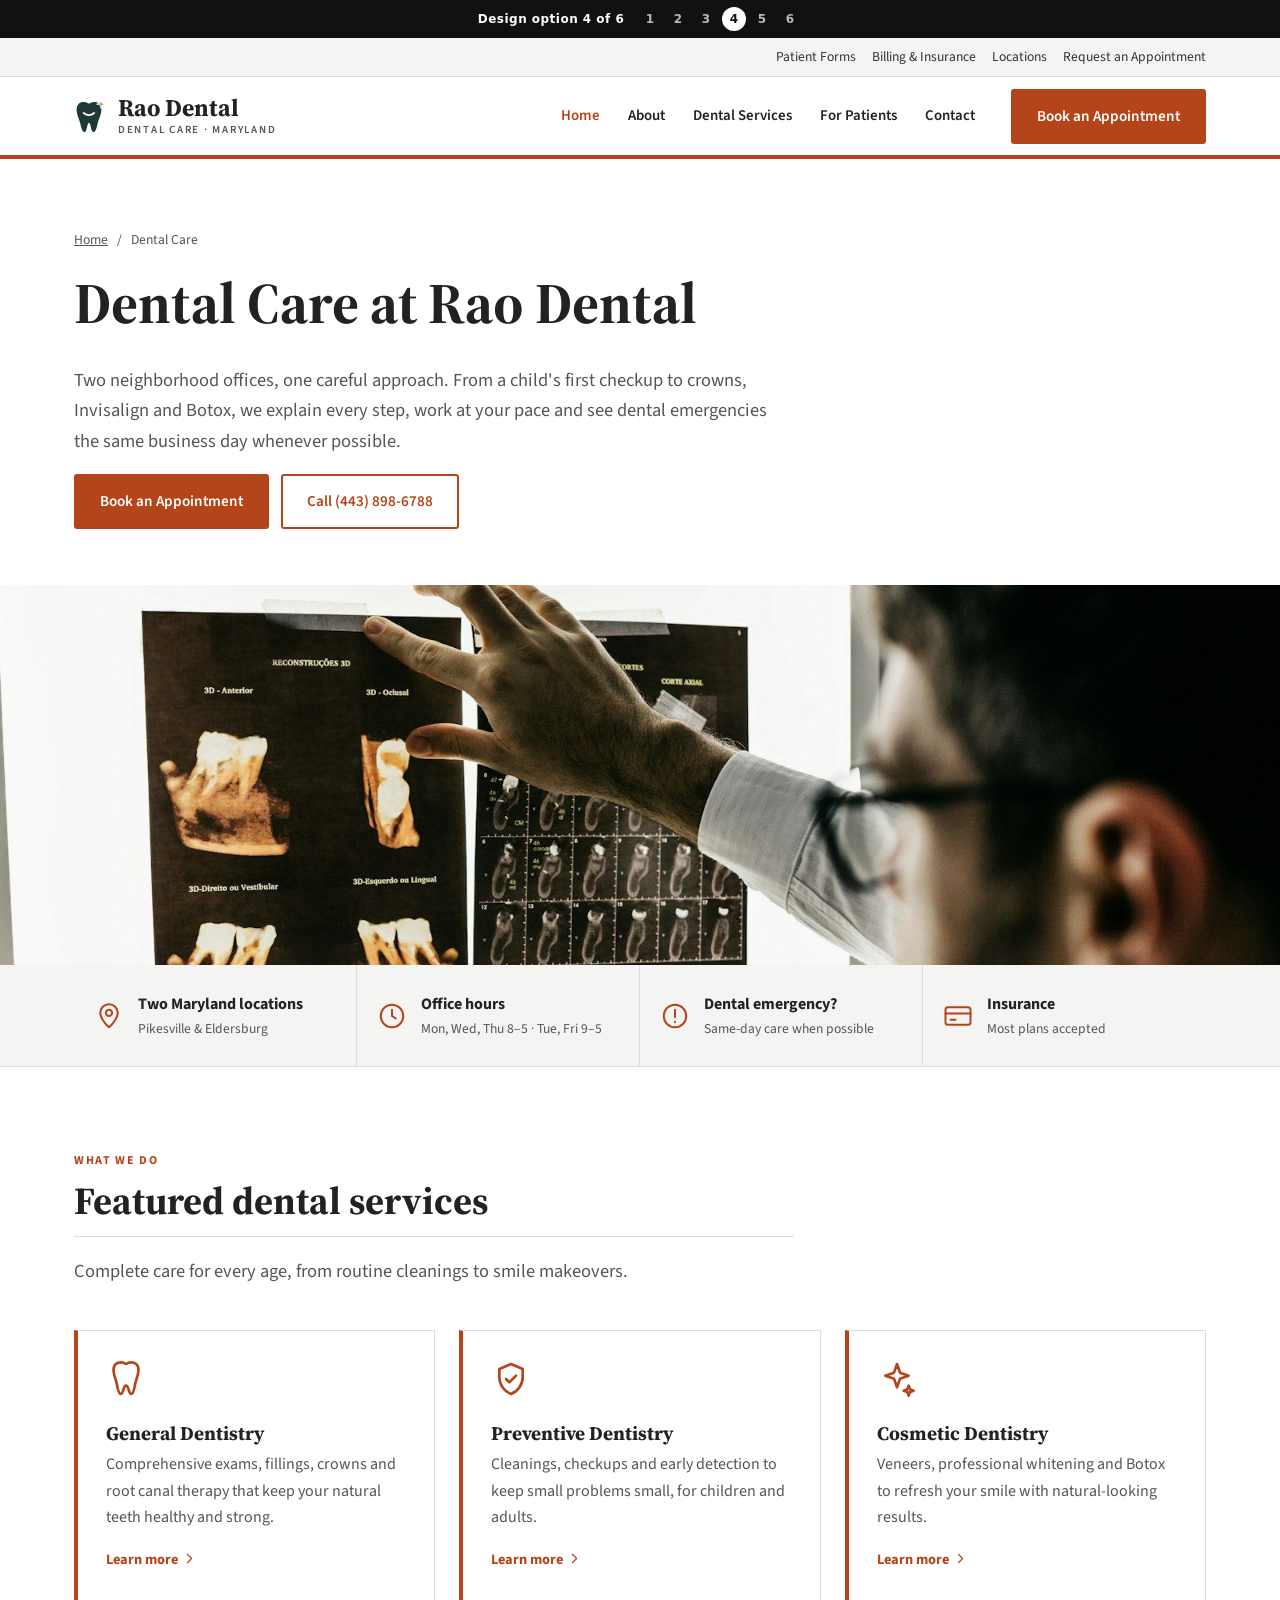
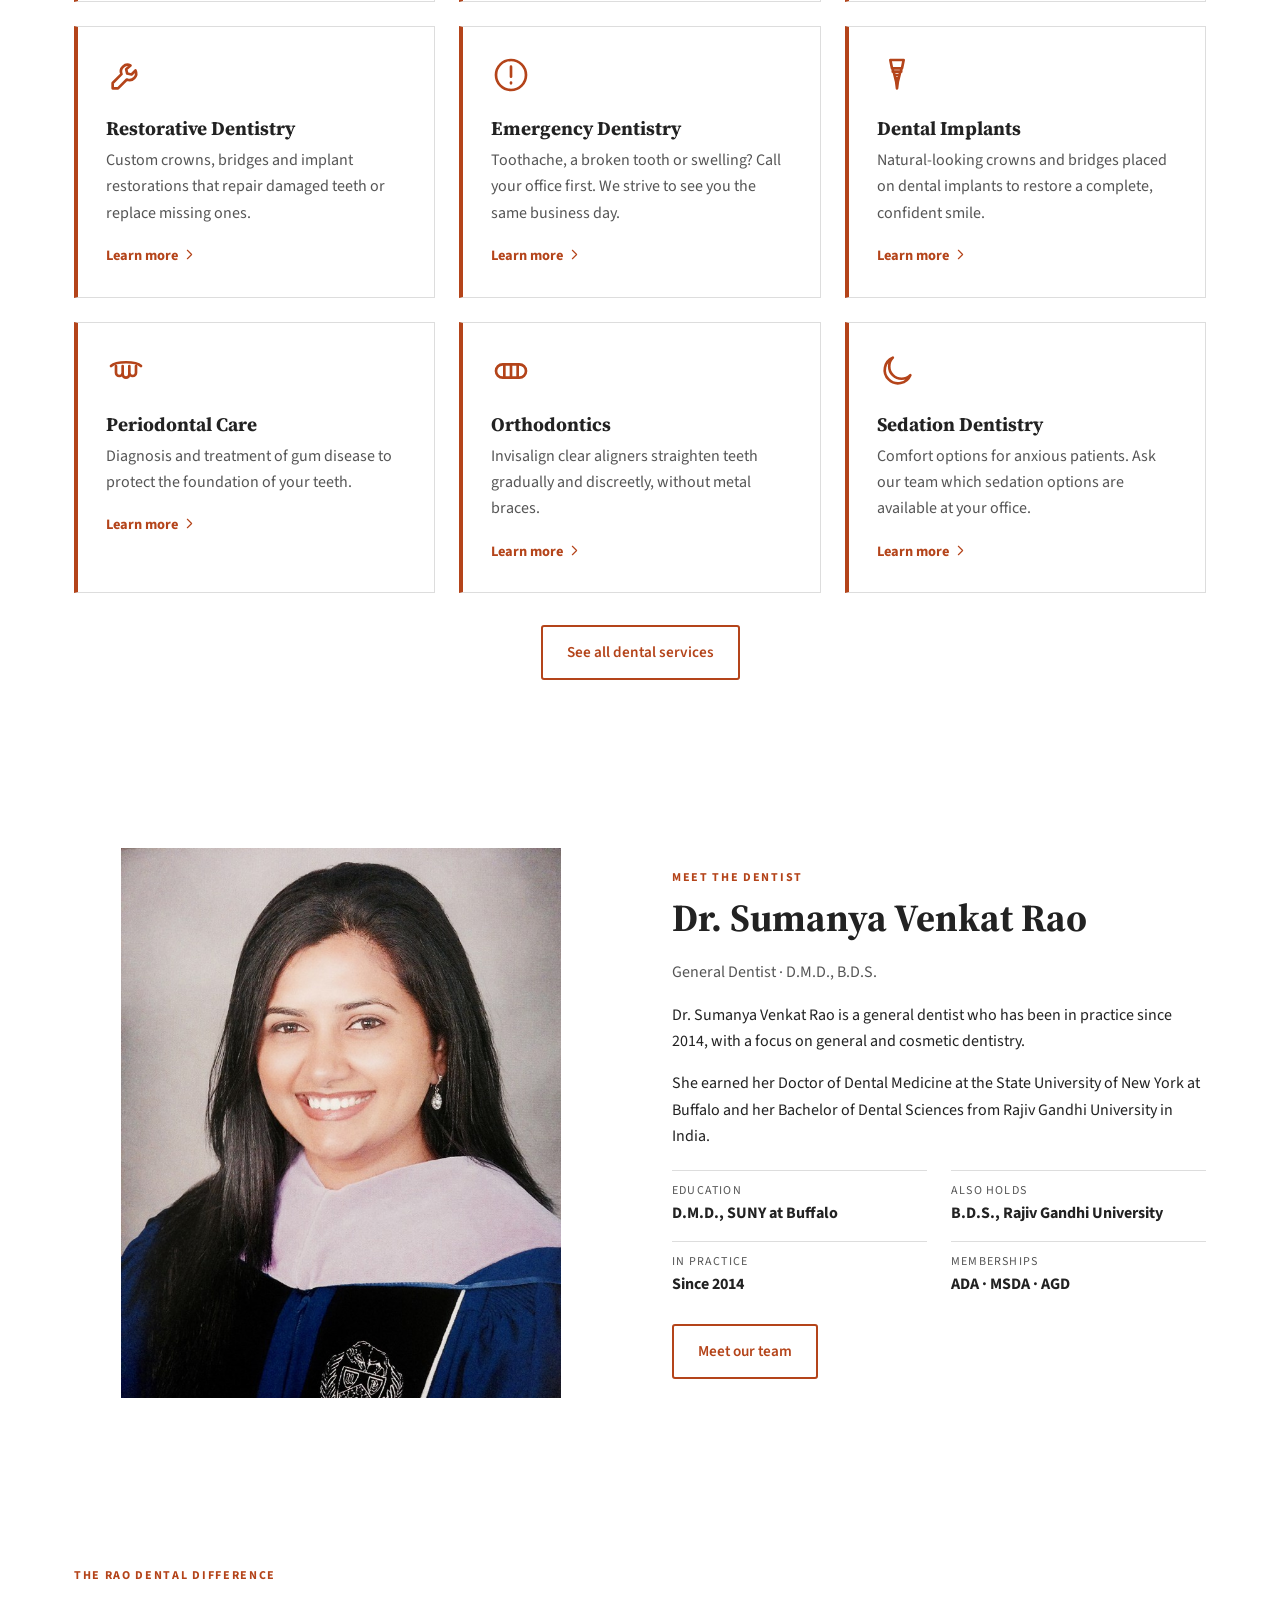
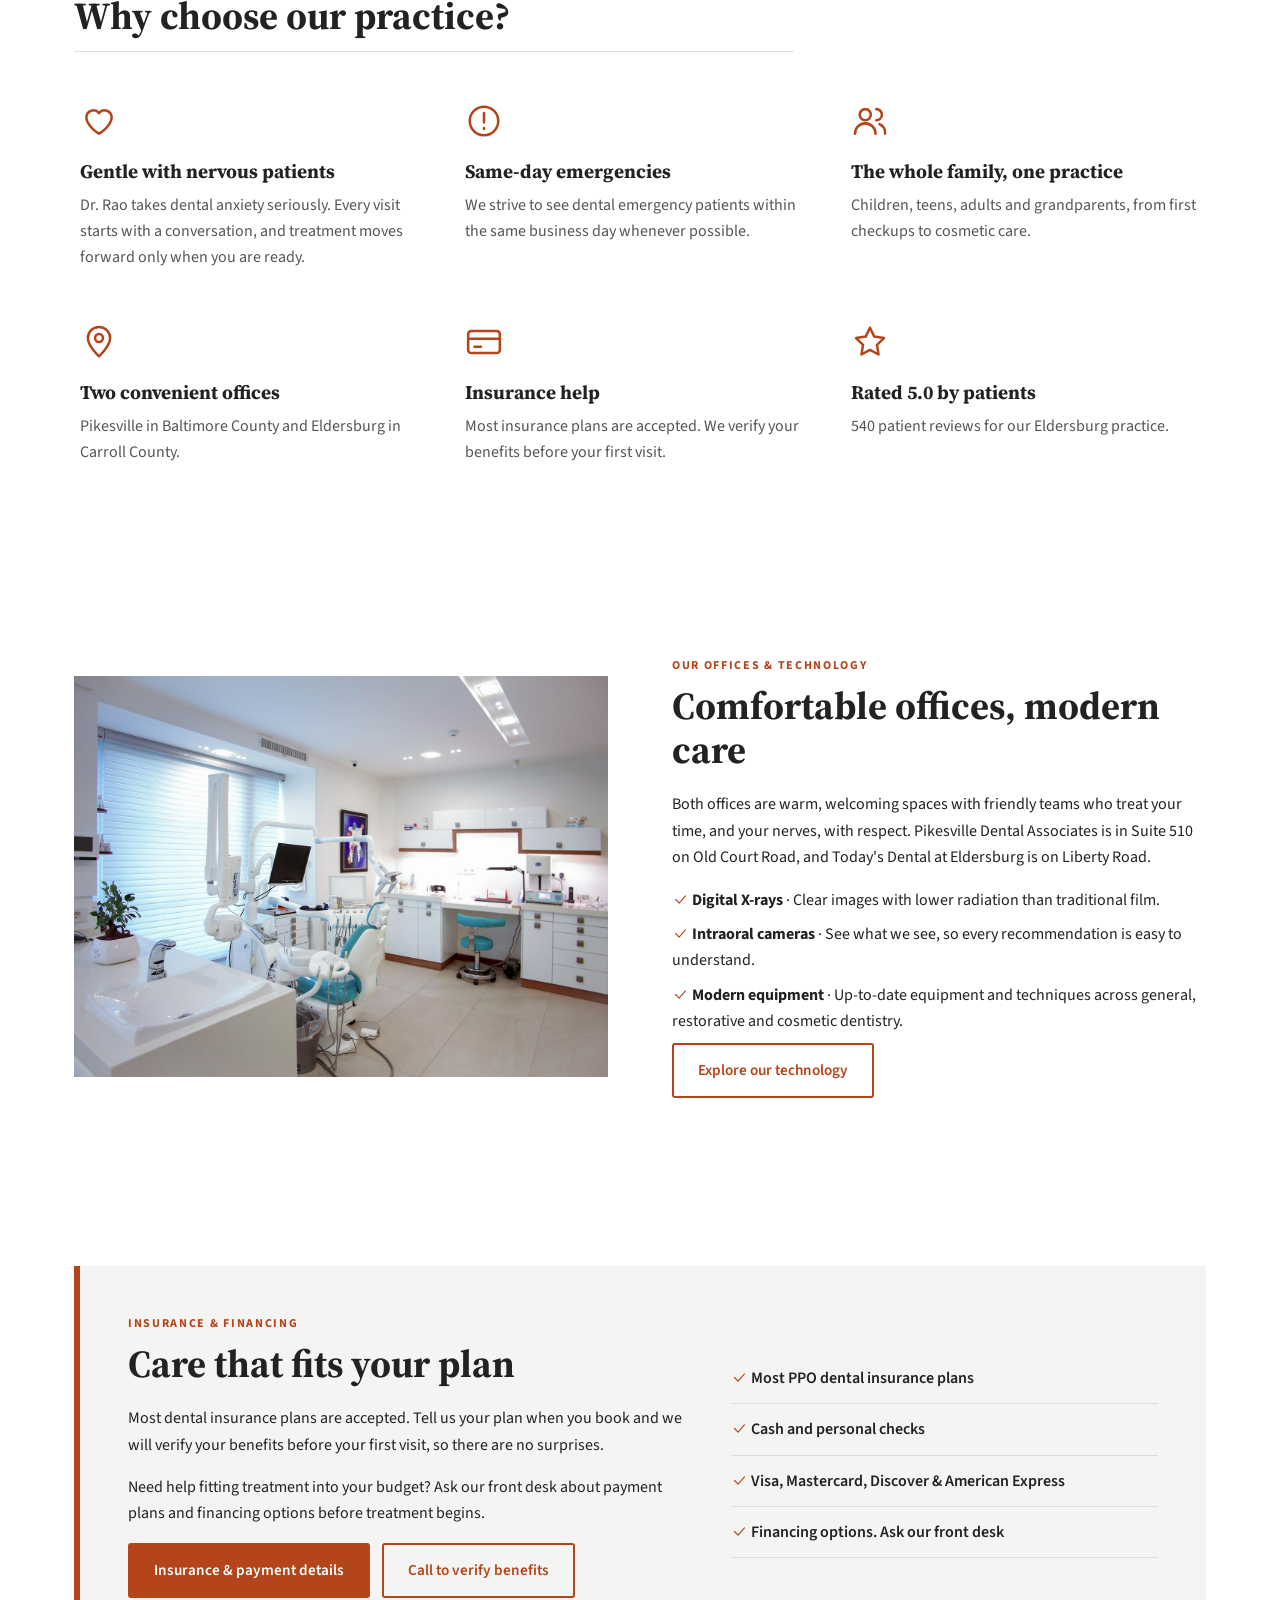
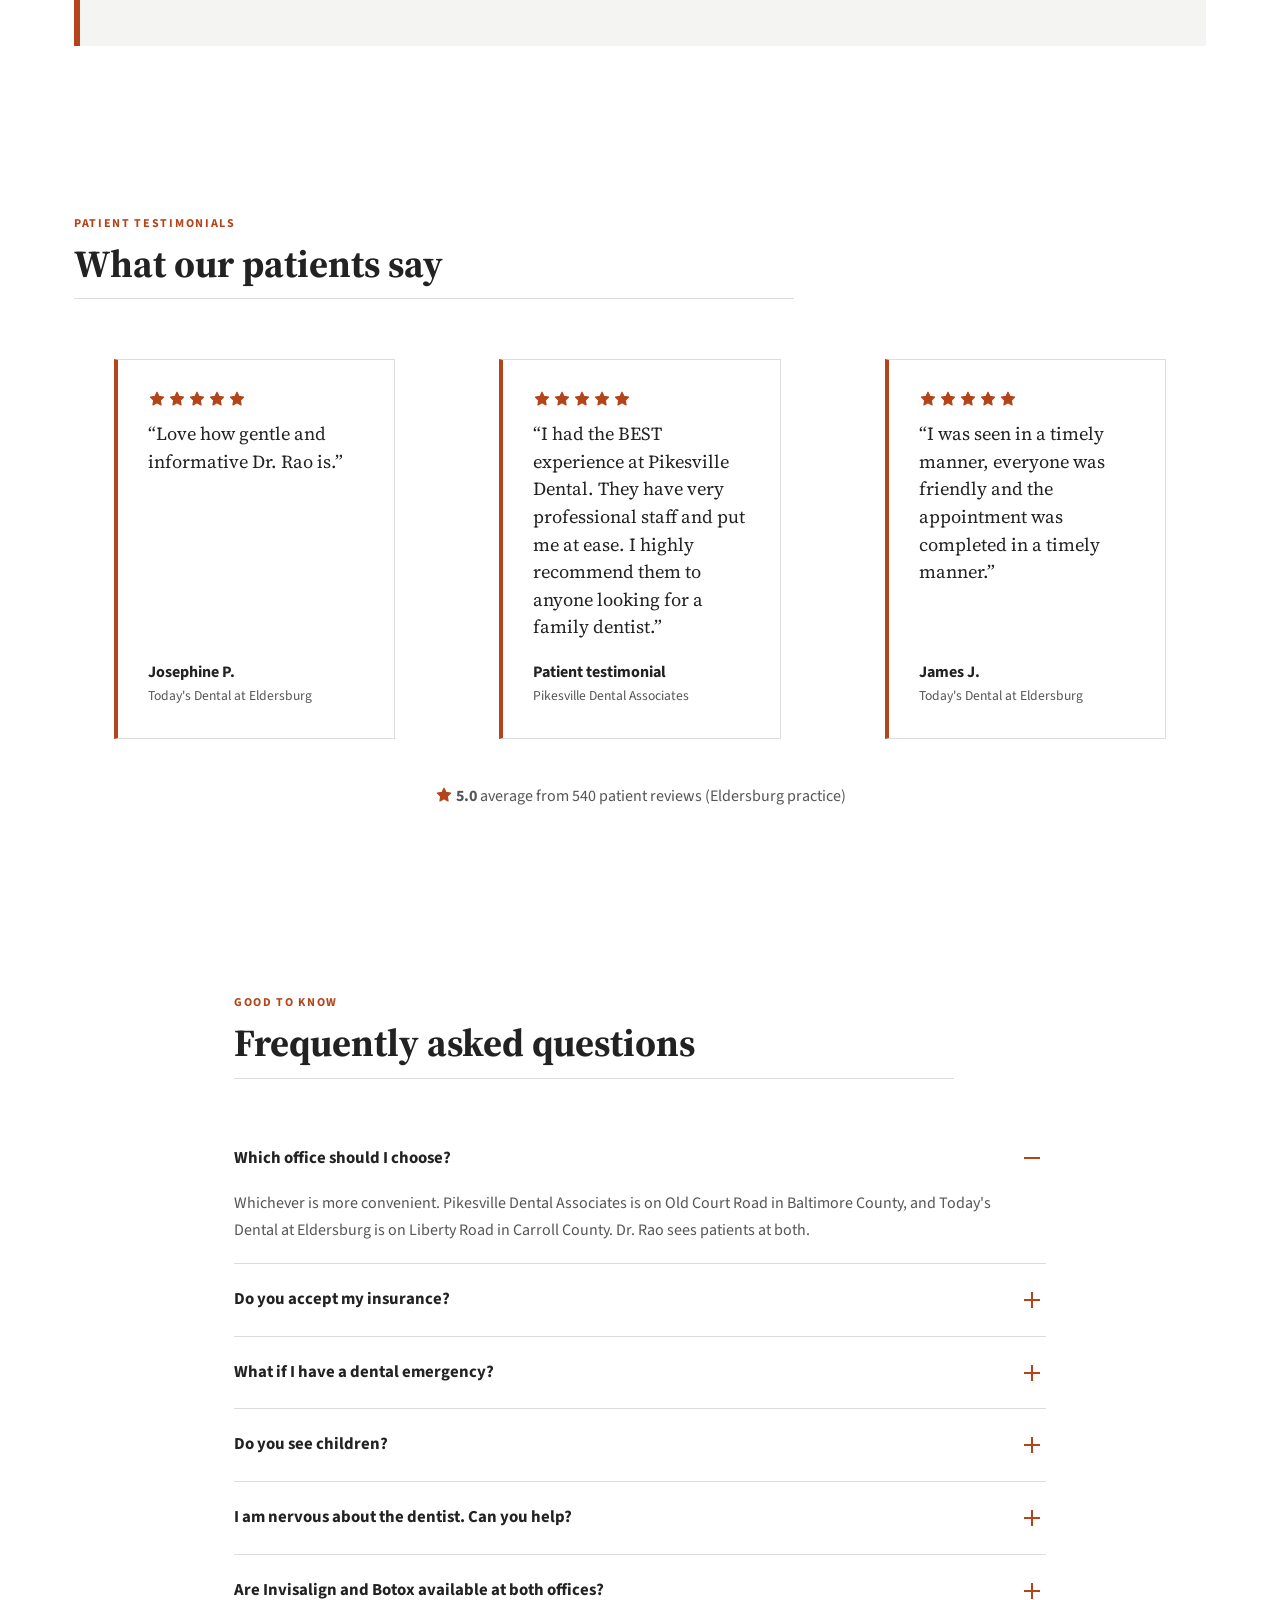
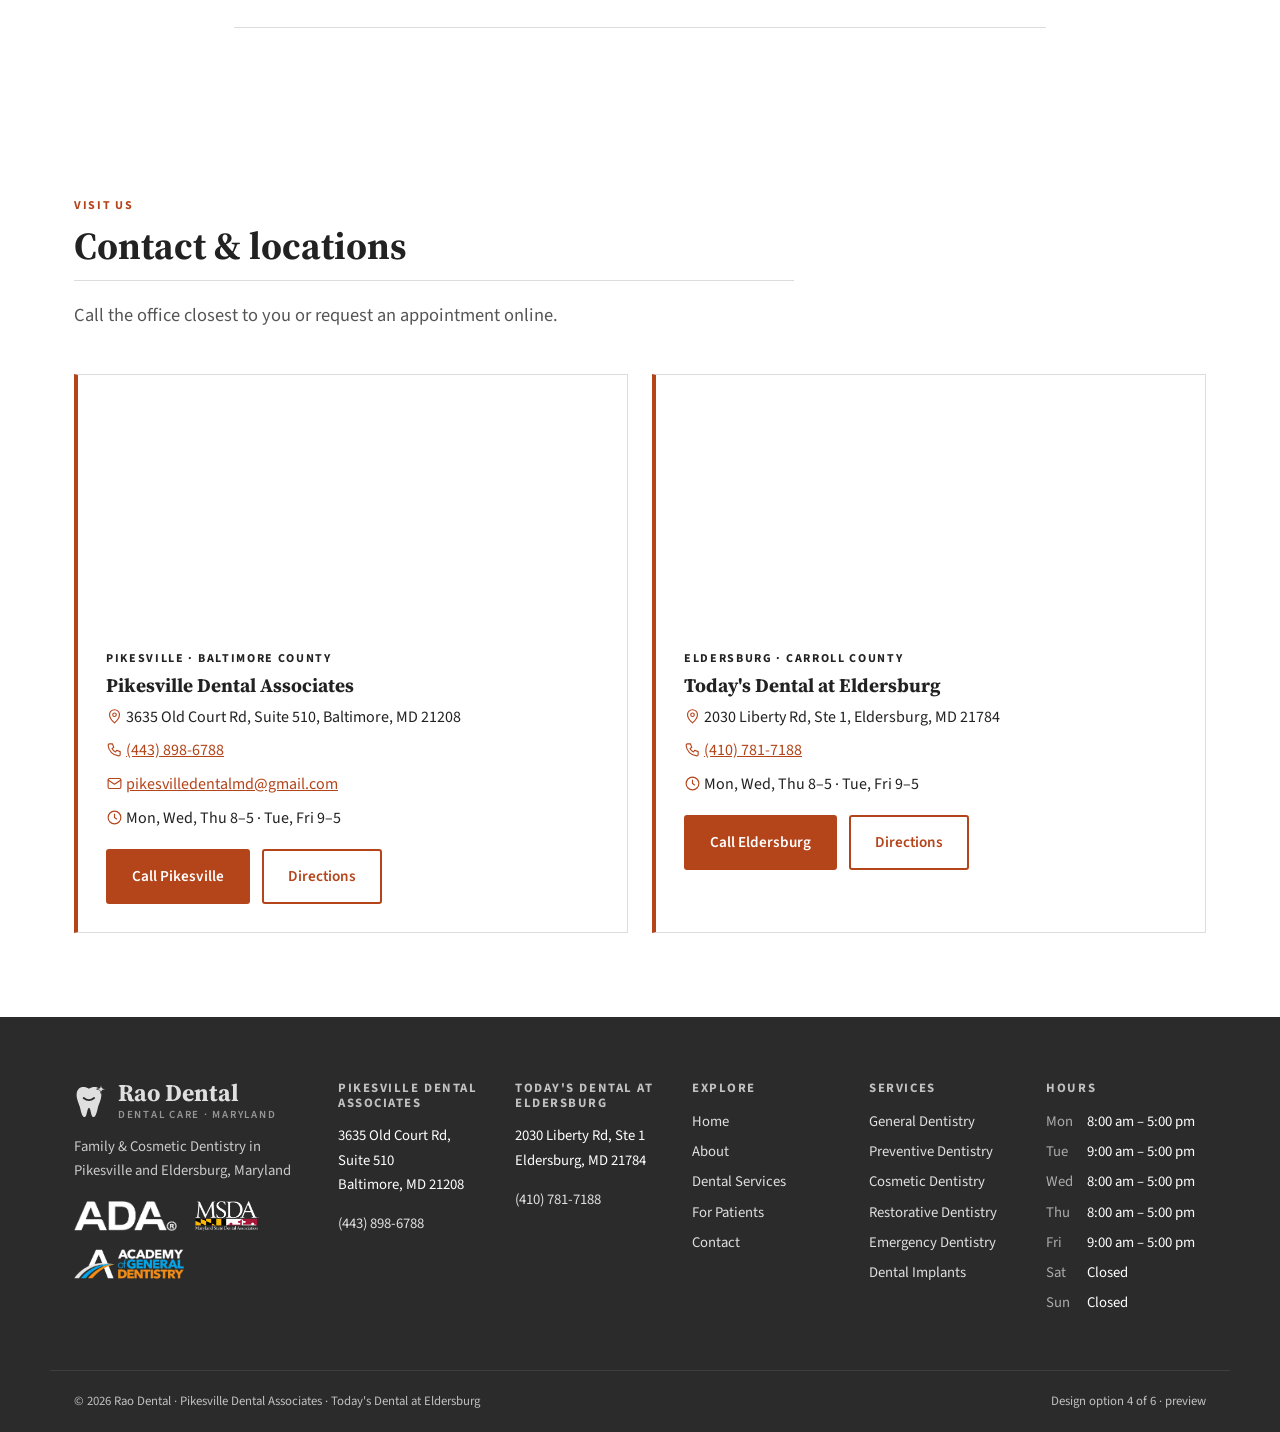
==== commit 35b68ebe: "Polish: free Unsplash photos, per-service images, option switcher, form request buttons Co-Authored-" ====
--- a/index.html
+++ b/index.html
@@ -2,4 +2,4 @@
 <title>Family &amp; Cosmetic Dentistry | Rao Dental</title><meta name="description" content="Family &amp; Cosmetic Dentistry in Pikesville and Eldersburg, Maryland"><meta name="robots" content="noindex">
 <link rel="icon" href="img/rao-favicon.svg"><link rel="preconnect" href="https://fonts.googleapis.com"><link rel="preconnect" href="https://fonts.gstatic.com" crossorigin>
 <link href="https://fonts.googleapis.com/css2?family=Source+Sans+3:wght@400;600;700&family=Source+Serif+4:opsz,wght@8..60,600;8..60,700&display=swap" rel="stylesheet"><link rel="stylesheet" href="css/site.css"></head>
-<body class="style-4"><a class="skip" href="#main">Skip to content</a><div class="util"><div class="wrap"><span class="util-r"><a href="patients.html#forms">Patient Forms</a><a href="patients.html#insurance">Billing &amp; Insurance</a><a href="contact.html#location">Locations</a><a href="contact.html#appointment">Request an Appointment</a></span></div></div><header class="site-header"><div class="wrap hdr"><a class="logo" href="index.html"><img src="img/rao-logo-mark.svg" alt="" class="logo-mark"><span>Rao Dental<small>Dental Care · Maryland</small></span></a><input type="checkbox" id="nav-t" class="nav-t" aria-label="Menu"><label for="nav-t" class="burger"><svg class="ic" viewBox="0 0 24 24" fill="none" stroke="currentColor" stroke-width="1.6" stroke-linecap="round" stroke-linejoin="round" aria-hidden="true"><path d="M4 7h16M4 12h16M4 17h16"/></svg></label><nav aria-label="Main"><ul class="nav"><li><a href="index.html" aria-current="page">Home</a></li><li class="has-sub"><a href="about.html">About</a><ul class="sub"><li><a href="about.html#practice">About Our Practice</a></li><li><a href="about.html#team">Meet Our Dentist &amp; Team</a></li><li><a href="about.html#office">Our Office</a></li><li><a href="about.html#technology">Dental Technology</a></li><li><a href="about.html#philosophy">Our Philosophy</a></li></ul></li><li class="has-sub"><a href="services.html">Dental Services</a><ul class="sub"><li><a href="services.html#general">General Dentistry</a></li><li><a href="services.html#preventive">Preventive Dentistry</a></li><li><a href="services.html#cosmetic">Cosmetic Dentistry</a></li><li><a href="services.html#restorative">Restorative Dentistry</a></li><li><a href="services.html#emergency">Emergency Dentistry</a></li><li><a href="services.html#implants">Dental Implants</a></li><li><a href="services.html#periodontal">Periodontal Care</a></li><li><a href="services.html#orthodontics">Orthodontics</a></li><li><a href="services.html#sedation">Sedation Dentistry</a></li></ul></li><li class="has-sub"><a href="patients.html">For Patients</a><ul class="sub"><li><a href="patients.html#new-patients">New Patient Information</a></li><li><a href="patients.html#first-visit">Your First Visit</a></li><li><a href="patients.html#forms">Patient Forms</a></li><li><a href="patients.html#insurance">Insurance &amp; Financing</a></li><li><a href="patients.html#payment">Payment Options</a></li><li><a href="patients.html#faq">Patient FAQs</a></li><li><a href="patients.html#post-op">Post-Operative Instructions</a></li></ul></li><li class="has-sub"><a href="contact.html">Contact</a><ul class="sub"><li><a href="contact.html#info">Contact Information</a></li><li><a href="contact.html#hours">Office Hours</a></li><li><a href="contact.html#location">Location &amp; Directions</a></li><li><a href="contact.html#appointment">Request an Appointment</a></li></ul></li></ul></nav><div class="hdr-cta"><a class="btn btn-primary" href="contact.html#appointment">Book an Appointment</a></div></div></header><main id="main"><section class="hero hero-text"><div class="wrap"><nav class="crumbs wrap" aria-label="Breadcrumb"><a href="index.html">Home</a> <span>/</span> Dental Care</nav><h1>Dental Care at Rao Dental</h1><p class="lead">Two neighborhood offices, one careful approach. From a child&#x27;s first checkup to crowns, Invisalign and Botox, we explain every step, work at your pace and see dental emergencies the same business day whenever possible.</p><div class="btn-row"><a class="btn btn-primary" href="contact.html#appointment">Book an Appointment</a><a class="btn btn-ghost" href="tel:+14438986788">Call (443) 898-6788</a></div></div><div class="hero-band" style="background-image:url(img/frame-16.jpg)"></div></section><section class="quick"><div class="wrap grid g4"><a class="q" href="contact.html#location"><svg class="ic" viewBox="0 0 24 24" fill="none" stroke="currentColor" stroke-width="1.6" stroke-linecap="round" stroke-linejoin="round" aria-hidden="true"><path d="M12 21s-7-6.2-7-11.5a7 7 0 0 1 14 0C19 14.8 12 21 12 21z"/><circle cx="12" cy="9.5" r="2.5"/></svg><span><strong>Two Maryland locations</strong><small>Pikesville &amp; Eldersburg</small></span></a><a class="q" href="contact.html#hours"><svg class="ic" viewBox="0 0 24 24" fill="none" stroke="currentColor" stroke-width="1.6" stroke-linecap="round" stroke-linejoin="round" aria-hidden="true"><circle cx="12" cy="12" r="9"/><path d="M12 7v5l3 2"/></svg><span><strong>Office hours</strong><small>Mon, Wed, Thu 8–5 · Tue, Fri 9–5</small></span></a><a class="q" href="services.html#emergency"><svg class="ic" viewBox="0 0 24 24" fill="none" stroke="currentColor" stroke-width="1.6" stroke-linecap="round" stroke-linejoin="round" aria-hidden="true"><circle cx="12" cy="12" r="9"/><path d="M12 7v6M12 16.5v.5"/></svg><span><strong>Dental emergency?</strong><small>Same-day care when possible</small></span></a><a class="q" href="patients.html#insurance"><svg class="ic" viewBox="0 0 24 24" fill="none" stroke="currentColor" stroke-width="1.6" stroke-linecap="round" stroke-linejoin="round" aria-hidden="true"><rect x="2" y="5" width="20" height="14" rx="2"/><path d="M2 10h20M6 15h4"/></svg><span><strong>Insurance</strong><small>Most plans accepted</small></span></a></div></section><section class="sec svc-sec" id="services"><div class="wrap"><header class="sec-head"><p class="eyebrow">What we do</p><h2>Featured dental services</h2><p class="lead">Complete care for every age, from routine cleanings to smile makeovers.</p></header><div class="grid g3 svc-grid"><a class="card svc" href="services.html#general"><div class="card-body"><svg class="ic svc-ic" viewBox="0 0 24 24" fill="none" stroke="currentColor" stroke-width="1.6" stroke-linecap="round" stroke-linejoin="round" aria-hidden="true"><path d="M12 3c-2-1.4-6-1.6-7.2 1.6C3.6 8 6 12 6.6 15.5c.5 3 1 5.5 2.3 5.5 1.6 0 1.4-5 3.1-5s1.5 5 3.1 5c1.3 0 1.8-2.5 2.3-5.5C18 12 20.4 8 19.2 4.6 18 1.4 14 1.6 12 3z"/></svg><h3>General Dentistry</h3><p>Comprehensive exams, fillings, crowns and root canal therapy that keep your natural teeth healthy and strong.</p><span class="more">Learn more <svg class="ic sm" viewBox="0 0 24 24" fill="none" stroke="currentColor" stroke-width="1.6" stroke-linecap="round" stroke-linejoin="round" aria-hidden="true"><path d="M9 6l6 6-6 6"/></svg></span></div></a><a class="card svc" href="services.html#preventive"><div class="card-body"><svg class="ic svc-ic" viewBox="0 0 24 24" fill="none" stroke="currentColor" stroke-width="1.6" stroke-linecap="round" stroke-linejoin="round" aria-hidden="true"><path d="M12 3l7 3v5c0 4.5-3 8.5-7 10-4-1.5-7-5.5-7-10V6l7-3z"/><path d="M9 12l2 2 4-4"/></svg><h3>Preventive Dentistry</h3><p>Cleanings, checkups and early detection to keep small problems small, for children and adults.</p><span class="more">Learn more <svg class="ic sm" viewBox="0 0 24 24" fill="none" stroke="currentColor" stroke-width="1.6" stroke-linecap="round" stroke-linejoin="round" aria-hidden="true"><path d="M9 6l6 6-6 6"/></svg></span></div></a><a class="card svc" href="services.html#cosmetic"><div class="card-body"><svg class="ic svc-ic" viewBox="0 0 24 24" fill="none" stroke="currentColor" stroke-width="1.6" stroke-linecap="round" stroke-linejoin="round" aria-hidden="true"><path d="M12 3l1.8 5.2L19 10l-5.2 1.8L12 17l-1.8-5.2L5 10l5.2-1.8L12 3z"/><path d="M19 16l.8 2.2L22 19l-2.2.8L19 22l-.8-2.2L16 19l2.2-.8z"/></svg><h3>Cosmetic Dentistry</h3><p>Veneers, professional whitening and Botox to refresh your smile with natural-looking results.</p><span class="more">Learn more <svg class="ic sm" viewBox="0 0 24 24" fill="none" stroke="currentColor" stroke-width="1.6" stroke-linecap="round" stroke-linejoin="round" aria-hidden="true"><path d="M9 6l6 6-6 6"/></svg></span></div></a><a class="card svc" href="services.html#restorative"><div class="card-body"><svg class="ic svc-ic" viewBox="0 0 24 24" fill="none" stroke="currentColor" stroke-width="1.6" stroke-linecap="round" stroke-linejoin="round" aria-hidden="true"><path d="M14.7 6.3a4 4 0 0 0-5.4 5.2L4 16.8V20h3.2l5.3-5.3a4 4 0 0 0 5.2-5.4l-2.4 2.4-2.6-.6-.6-2.6 2.6-2.2z"/></svg><h3>Restorative Dentistry</h3><p>Custom crowns, bridges and implant restorations that repair damaged teeth or replace missing ones.</p><span class="more">Learn more <svg class="ic sm" viewBox="0 0 24 24" fill="none" stroke="currentColor" stroke-width="1.6" stroke-linecap="round" stroke-linejoin="round" aria-hidden="true"><path d="M9 6l6 6-6 6"/></svg></span></div></a><a class="card svc" href="services.html#emergency"><div class="card-body"><svg class="ic svc-ic" viewBox="0 0 24 24" fill="none" stroke="currentColor" stroke-width="1.6" stroke-linecap="round" stroke-linejoin="round" aria-hidden="true"><circle cx="12" cy="12" r="9"/><path d="M12 7v6M12 16.5v.5"/></svg><h3>Emergency Dentistry</h3><p>Toothache, a broken tooth or swelling? Call your office first. We strive to see you the same business day.</p><span class="more">Learn more <svg class="ic sm" viewBox="0 0 24 24" fill="none" stroke="currentColor" stroke-width="1.6" stroke-linecap="round" stroke-linejoin="round" aria-hidden="true"><path d="M9 6l6 6-6 6"/></svg></span></div></a><a class="card svc" href="services.html#implants"><div class="card-body"><svg class="ic svc-ic" viewBox="0 0 24 24" fill="none" stroke="currentColor" stroke-width="1.6" stroke-linecap="round" stroke-linejoin="round" aria-hidden="true"><path d="M8 3h8l-1 5H9L8 3z"/><path d="M9.5 8v2h5V8M10 10l.5 2h3l.5-2M10.5 12l.5 2h2l.5-2M11 14l.5 2h1l.5-2M11.5 16l.5 4 .5-4"/></svg><h3>Dental Implants</h3><p>Natural-looking crowns and bridges placed on dental implants to restore a complete, confident smile.</p><span class="more">Learn more <svg class="ic sm" viewBox="0 0 24 24" fill="none" stroke="currentColor" stroke-width="1.6" stroke-linecap="round" stroke-linejoin="round" aria-hidden="true"><path d="M9 6l6 6-6 6"/></svg></span></div></a><a class="card svc" href="services.html#periodontal"><div class="card-body"><svg class="ic svc-ic" viewBox="0 0 24 24" fill="none" stroke="currentColor" stroke-width="1.6" stroke-linecap="round" stroke-linejoin="round" aria-hidden="true"><path d="M3 9c3-3 15-3 18 0"/><path d="M6 9v4a2 2 0 0 0 4 0V9M10 9v5a2 2 0 0 0 4 0V9M14 9v4a2 2 0 0 0 4 0V9"/></svg><h3>Periodontal Care</h3><p>Diagnosis and treatment of gum disease to protect the foundation of your teeth.</p><span class="more">Learn more <svg class="ic sm" viewBox="0 0 24 24" fill="none" stroke="currentColor" stroke-width="1.6" stroke-linecap="round" stroke-linejoin="round" aria-hidden="true"><path d="M9 6l6 6-6 6"/></svg></span></div></a><a class="card svc" href="services.html#orthodontics"><div class="card-body"><svg class="ic svc-ic" viewBox="0 0 24 24" fill="none" stroke="currentColor" stroke-width="1.6" stroke-linecap="round" stroke-linejoin="round" aria-hidden="true"><rect x="3" y="8" width="18" height="8" rx="4"/><path d="M8 8v8M12 8v8M16 8v8"/></svg><h3>Orthodontics</h3><p>Invisalign clear aligners straighten teeth gradually and discreetly, without metal braces.</p><span class="more">Learn more <svg class="ic sm" viewBox="0 0 24 24" fill="none" stroke="currentColor" stroke-width="1.6" stroke-linecap="round" stroke-linejoin="round" aria-hidden="true"><path d="M9 6l6 6-6 6"/></svg></span></div></a><a class="card svc" href="services.html#sedation"><div class="card-body"><svg class="ic svc-ic" viewBox="0 0 24 24" fill="none" stroke="currentColor" stroke-width="1.6" stroke-linecap="round" stroke-linejoin="round" aria-hidden="true"><path d="M20 14.5A8 8 0 1 1 9.5 4a6.5 6.5 0 0 0 10.5 10.5z"/></svg><h3>Sedation Dentistry</h3><p>Comfort options for anxious patients. Ask our team which sedation options are available at your office.</p><span class="more">Learn more <svg class="ic sm" viewBox="0 0 24 24" fill="none" stroke="currentColor" stroke-width="1.6" stroke-linecap="round" stroke-linejoin="round" aria-hidden="true"><path d="M9 6l6 6-6 6"/></svg></span></div></a></div><div class="center mt"><a class="btn btn-ghost" href="services.html">See all dental services</a></div></div></section><section class="sec doc-sec" id="dentist"><div class="wrap"><div class="split"><div class="split-media portrait"><img src="img/dr-rao-portrait.jpg" alt="Dr. Sumanya Venkat Rao" loading="lazy"></div><div class="split-text"><p class="eyebrow">Meet the dentist</p><h2>Dr. Sumanya Venkat Rao</h2><p class="muted">General Dentist · D.M.D., B.D.S.</p><p>Dr. Sumanya Venkat Rao is a general dentist who has been in practice since 2014, with a focus on general and cosmetic dentistry.</p><p>She earned her Doctor of Dental Medicine at the State University of New York at Buffalo and her Bachelor of Dental Sciences from Rajiv Gandhi University in India.</p><ul class="facts"><li><span>Education</span><strong>D.M.D., SUNY at Buffalo</strong></li><li><span>Also holds</span><strong>B.D.S., Rajiv Gandhi University</strong></li><li><span>In practice</span><strong>Since 2014</strong></li><li><span>Memberships</span><strong>ADA · MSDA · AGD</strong></li></ul><a class="btn btn-ghost" href="about.html#team">Meet our team</a></div></div></div></section><section class="sec why-sec" id="why"><div class="wrap"><header class="sec-head"><p class="eyebrow">The Rao Dental difference</p><h2>Why choose our practice?</h2></header><div class="grid g3 why"><div class="why-item"><svg class="ic why-ic" viewBox="0 0 24 24" fill="none" stroke="currentColor" stroke-width="1.6" stroke-linecap="round" stroke-linejoin="round" aria-hidden="true"><path d="M12 20s-8-4.7-8-10.5A4.5 4.5 0 0 1 12 7a4.5 4.5 0 0 1 8 2.5C20 15.3 12 20 12 20z"/></svg><h3>Gentle with nervous patients</h3><p>Dr. Rao takes dental anxiety seriously. Every visit starts with a conversation, and treatment moves forward only when you are ready.</p></div><div class="why-item"><svg class="ic why-ic" viewBox="0 0 24 24" fill="none" stroke="currentColor" stroke-width="1.6" stroke-linecap="round" stroke-linejoin="round" aria-hidden="true"><circle cx="12" cy="12" r="9"/><path d="M12 7v6M12 16.5v.5"/></svg><h3>Same-day emergencies</h3><p>We strive to see dental emergency patients within the same business day whenever possible.</p></div><div class="why-item"><svg class="ic why-ic" viewBox="0 0 24 24" fill="none" stroke="currentColor" stroke-width="1.6" stroke-linecap="round" stroke-linejoin="round" aria-hidden="true"><circle cx="9" cy="8" r="3.5"/><path d="M2.5 20a6.5 6.5 0 0 1 13 0M16 4.5a3.5 3.5 0 0 1 0 7M18 14a6 6 0 0 1 3.5 6"/></svg><h3>The whole family, one practice</h3><p>Children, teens, adults and grandparents, from first checkups to cosmetic care.</p></div><div class="why-item"><svg class="ic why-ic" viewBox="0 0 24 24" fill="none" stroke="currentColor" stroke-width="1.6" stroke-linecap="round" stroke-linejoin="round" aria-hidden="true"><path d="M12 21s-7-6.2-7-11.5a7 7 0 0 1 14 0C19 14.8 12 21 12 21z"/><circle cx="12" cy="9.5" r="2.5"/></svg><h3>Two convenient offices</h3><p>Pikesville in Baltimore County and Eldersburg in Carroll County.</p></div><div class="why-item"><svg class="ic why-ic" viewBox="0 0 24 24" fill="none" stroke="currentColor" stroke-width="1.6" stroke-linecap="round" stroke-linejoin="round" aria-hidden="true"><rect x="2" y="5" width="20" height="14" rx="2"/><path d="M2 10h20M6 15h4"/></svg><h3>Insurance help</h3><p>Most insurance plans are accepted. We verify your benefits before your first visit.</p></div><div class="why-item"><svg class="ic why-ic" viewBox="0 0 24 24" fill="none" stroke="currentColor" stroke-width="1.6" stroke-linecap="round" stroke-linejoin="round" aria-hidden="true"><path d="M12 3l2.7 5.6 6.1.9-4.4 4.3 1 6.1L12 17l-5.4 2.9 1-6.1L3.2 9.5l6.1-.9L12 3z"/></svg><h3>Rated 5.0 by patients</h3><p>540 patient reviews for our Eldersburg practice.</p></div></div></div></section><section class="sec office-sec" id="office"><div class="wrap"><div class="split"><div class="split-media"><img src="img/frame-4.jpg" alt="Dental treatment room" loading="lazy"></div><div class="split-text"><p class="eyebrow">Our offices &amp; technology</p><h2>Comfortable offices, modern care</h2><p>Both offices are warm, welcoming spaces with friendly teams who treat your time, and your nerves, with respect. Pikesville Dental Associates is in Suite 510 on Old Court Road, and Today&#x27;s Dental at Eldersburg is on Liberty Road.</p><p class="tick"><svg class="ic sm" viewBox="0 0 24 24" fill="none" stroke="currentColor" stroke-width="1.6" stroke-linecap="round" stroke-linejoin="round" aria-hidden="true"><path d="M5 12l5 5 9-10"/></svg> <strong>Digital X-rays</strong> · Clear images with lower radiation than traditional film.</p><p class="tick"><svg class="ic sm" viewBox="0 0 24 24" fill="none" stroke="currentColor" stroke-width="1.6" stroke-linecap="round" stroke-linejoin="round" aria-hidden="true"><path d="M5 12l5 5 9-10"/></svg> <strong>Intraoral cameras</strong> · See what we see, so every recommendation is easy to understand.</p><p class="tick"><svg class="ic sm" viewBox="0 0 24 24" fill="none" stroke="currentColor" stroke-width="1.6" stroke-linecap="round" stroke-linejoin="round" aria-hidden="true"><path d="M5 12l5 5 9-10"/></svg> <strong>Modern equipment</strong> · Up-to-date equipment and techniques across general, restorative and cosmetic dentistry.</p><a class="btn btn-ghost" href="about.html#technology">Explore our technology</a></div></div></div></section><section class="sec ins-sec" id="insurance"><div class="wrap"><div class="ins"><div class="ins-text"><p class="eyebrow">Insurance &amp; financing</p><h2>Care that fits your plan</h2><p>Most dental insurance plans are accepted. Tell us your plan when you book and we will verify your benefits before your first visit, so there are no surprises.</p><p>Need help fitting treatment into your budget? Ask our front desk about payment plans and financing options before treatment begins.</p><div class="btn-row"><a class="btn btn-primary" href="patients.html#insurance">Insurance &amp; payment details</a><a class="btn btn-ghost" href="tel:+14438986788">Call to verify benefits</a></div></div><ul class="ins-list"><li><svg class="ic sm" viewBox="0 0 24 24" fill="none" stroke="currentColor" stroke-width="1.6" stroke-linecap="round" stroke-linejoin="round" aria-hidden="true"><path d="M5 12l5 5 9-10"/></svg> Most PPO dental insurance plans</li><li><svg class="ic sm" viewBox="0 0 24 24" fill="none" stroke="currentColor" stroke-width="1.6" stroke-linecap="round" stroke-linejoin="round" aria-hidden="true"><path d="M5 12l5 5 9-10"/></svg> Cash and personal checks</li><li><svg class="ic sm" viewBox="0 0 24 24" fill="none" stroke="currentColor" stroke-width="1.6" stroke-linecap="round" stroke-linejoin="round" aria-hidden="true"><path d="M5 12l5 5 9-10"/></svg> Visa, Mastercard, Discover &amp; American Express</li><li><svg class="ic sm" viewBox="0 0 24 24" fill="none" stroke="currentColor" stroke-width="1.6" stroke-linecap="round" stroke-linejoin="round" aria-hidden="true"><path d="M5 12l5 5 9-10"/></svg> Financing options. Ask our front desk</li></ul></div></div></section><section class="sec rev-sec" id="reviews"><div class="wrap"><header class="sec-head"><p class="eyebrow">Patient testimonials</p><h2>What our patients say</h2></header><div class="grid g3 tst"><figure class="card quote"><span class="stars"><svg class="ic st" viewBox="0 0 24 24" fill="none" stroke="currentColor" stroke-width="1.6" stroke-linecap="round" stroke-linejoin="round" aria-hidden="true"><path d="M12 3l2.7 5.6 6.1.9-4.4 4.3 1 6.1L12 17l-5.4 2.9 1-6.1L3.2 9.5l6.1-.9L12 3z"/></svg><svg class="ic st" viewBox="0 0 24 24" fill="none" stroke="currentColor" stroke-width="1.6" stroke-linecap="round" stroke-linejoin="round" aria-hidden="true"><path d="M12 3l2.7 5.6 6.1.9-4.4 4.3 1 6.1L12 17l-5.4 2.9 1-6.1L3.2 9.5l6.1-.9L12 3z"/></svg><svg class="ic st" viewBox="0 0 24 24" fill="none" stroke="currentColor" stroke-width="1.6" stroke-linecap="round" stroke-linejoin="round" aria-hidden="true"><path d="M12 3l2.7 5.6 6.1.9-4.4 4.3 1 6.1L12 17l-5.4 2.9 1-6.1L3.2 9.5l6.1-.9L12 3z"/></svg><svg class="ic st" viewBox="0 0 24 24" fill="none" stroke="currentColor" stroke-width="1.6" stroke-linecap="round" stroke-linejoin="round" aria-hidden="true"><path d="M12 3l2.7 5.6 6.1.9-4.4 4.3 1 6.1L12 17l-5.4 2.9 1-6.1L3.2 9.5l6.1-.9L12 3z"/></svg><svg class="ic st" viewBox="0 0 24 24" fill="none" stroke="currentColor" stroke-width="1.6" stroke-linecap="round" stroke-linejoin="round" aria-hidden="true"><path d="M12 3l2.7 5.6 6.1.9-4.4 4.3 1 6.1L12 17l-5.4 2.9 1-6.1L3.2 9.5l6.1-.9L12 3z"/></svg></span><blockquote>“Love how gentle and informative Dr. Rao is.”</blockquote><figcaption><strong>Josephine P.</strong><span>Today&#x27;s Dental at Eldersburg</span></figcaption></figure><figure class="card quote"><span class="stars"><svg class="ic st" viewBox="0 0 24 24" fill="none" stroke="currentColor" stroke-width="1.6" stroke-linecap="round" stroke-linejoin="round" aria-hidden="true"><path d="M12 3l2.7 5.6 6.1.9-4.4 4.3 1 6.1L12 17l-5.4 2.9 1-6.1L3.2 9.5l6.1-.9L12 3z"/></svg><svg class="ic st" viewBox="0 0 24 24" fill="none" stroke="currentColor" stroke-width="1.6" stroke-linecap="round" stroke-linejoin="round" aria-hidden="true"><path d="M12 3l2.7 5.6 6.1.9-4.4 4.3 1 6.1L12 17l-5.4 2.9 1-6.1L3.2 9.5l6.1-.9L12 3z"/></svg><svg class="ic st" viewBox="0 0 24 24" fill="none" stroke="currentColor" stroke-width="1.6" stroke-linecap="round" stroke-linejoin="round" aria-hidden="true"><path d="M12 3l2.7 5.6 6.1.9-4.4 4.3 1 6.1L12 17l-5.4 2.9 1-6.1L3.2 9.5l6.1-.9L12 3z"/></svg><svg class="ic st" viewBox="0 0 24 24" fill="none" stroke="currentColor" stroke-width="1.6" stroke-linecap="round" stroke-linejoin="round" aria-hidden="true"><path d="M12 3l2.7 5.6 6.1.9-4.4 4.3 1 6.1L12 17l-5.4 2.9 1-6.1L3.2 9.5l6.1-.9L12 3z"/></svg><svg class="ic st" viewBox="0 0 24 24" fill="none" stroke="currentColor" stroke-width="1.6" stroke-linecap="round" stroke-linejoin="round" aria-hidden="true"><path d="M12 3l2.7 5.6 6.1.9-4.4 4.3 1 6.1L12 17l-5.4 2.9 1-6.1L3.2 9.5l6.1-.9L12 3z"/></svg></span><blockquote>“I had the BEST experience at Pikesville Dental. They have very professional staff and put me at ease. I highly recommend them to anyone looking for a family dentist.”</blockquote><figcaption><strong>Patient testimonial</strong><span>Pikesville Dental Associates</span></figcaption></figure><figure class="card quote"><span class="stars"><svg class="ic st" viewBox="0 0 24 24" fill="none" stroke="currentColor" stroke-width="1.6" stroke-linecap="round" stroke-linejoin="round" aria-hidden="true"><path d="M12 3l2.7 5.6 6.1.9-4.4 4.3 1 6.1L12 17l-5.4 2.9 1-6.1L3.2 9.5l6.1-.9L12 3z"/></svg><svg class="ic st" viewBox="0 0 24 24" fill="none" stroke="currentColor" stroke-width="1.6" stroke-linecap="round" stroke-linejoin="round" aria-hidden="true"><path d="M12 3l2.7 5.6 6.1.9-4.4 4.3 1 6.1L12 17l-5.4 2.9 1-6.1L3.2 9.5l6.1-.9L12 3z"/></svg><svg class="ic st" viewBox="0 0 24 24" fill="none" stroke="currentColor" stroke-width="1.6" stroke-linecap="round" stroke-linejoin="round" aria-hidden="true"><path d="M12 3l2.7 5.6 6.1.9-4.4 4.3 1 6.1L12 17l-5.4 2.9 1-6.1L3.2 9.5l6.1-.9L12 3z"/></svg><svg class="ic st" viewBox="0 0 24 24" fill="none" stroke="currentColor" stroke-width="1.6" stroke-linecap="round" stroke-linejoin="round" aria-hidden="true"><path d="M12 3l2.7 5.6 6.1.9-4.4 4.3 1 6.1L12 17l-5.4 2.9 1-6.1L3.2 9.5l6.1-.9L12 3z"/></svg><svg class="ic st" viewBox="0 0 24 24" fill="none" stroke="currentColor" stroke-width="1.6" stroke-linecap="round" stroke-linejoin="round" aria-hidden="true"><path d="M12 3l2.7 5.6 6.1.9-4.4 4.3 1 6.1L12 17l-5.4 2.9 1-6.1L3.2 9.5l6.1-.9L12 3z"/></svg></span><blockquote>“I was seen in a timely manner, everyone was friendly and the appointment was completed in a timely manner.”</blockquote><figcaption><strong>James J.</strong><span>Today&#x27;s Dental at Eldersburg</span></figcaption></figure></div><p class="rating-note"><svg class="ic st" viewBox="0 0 24 24" fill="none" stroke="currentColor" stroke-width="1.6" stroke-linecap="round" stroke-linejoin="round" aria-hidden="true"><path d="M12 3l2.7 5.6 6.1.9-4.4 4.3 1 6.1L12 17l-5.4 2.9 1-6.1L3.2 9.5l6.1-.9L12 3z"/></svg> <strong>5.0</strong> average from 540 patient reviews (Eldersburg practice)</p></div></section><section class="sec faq-sec narrow" id="faq"><div class="wrap"><header class="sec-head"><p class="eyebrow">Good to know</p><h2>Frequently asked questions</h2></header><div class="faq"><details open><summary>Which office should I choose?<span class="plus" aria-hidden="true"></span></summary><p>Whichever is more convenient. Pikesville Dental Associates is on Old Court Road in Baltimore County, and Today&#x27;s Dental at Eldersburg is on Liberty Road in Carroll County. Dr. Rao sees patients at both.</p></details><details><summary>Do you accept my insurance?<span class="plus" aria-hidden="true"></span></summary><p>Most dental insurance plans are accepted. Tell us your plan when you book and we will verify your coverage before you come in.</p></details><details><summary>What if I have a dental emergency?<span class="plus" aria-hidden="true"></span></summary><p>Call your office right away. We strive to see emergency patients within the same business day whenever possible.</p></details><details><summary>Do you see children?<span class="plus" aria-hidden="true"></span></summary><p>Yes. We care for children, teens and adults, and we keep first visits friendly and relaxed.</p></details><details><summary>I am nervous about the dentist. Can you help?<span class="plus" aria-hidden="true"></span></summary><p>Absolutely. Dr. Rao is experienced with anxious patients. We explain each step, you set the pace, and we pause whenever you ask.</p></details><details><summary>Are Invisalign and Botox available at both offices?<span class="plus" aria-hidden="true"></span></summary><p>Please call the office you plan to visit and our team will confirm availability and schedule a consultation.</p></details></div></div></section><section class="sec contact-sec" id="contact"><div class="wrap"><header class="sec-head"><p class="eyebrow">Visit us</p><h2>Contact &amp; locations</h2><p class="lead">Call the office closest to you or request an appointment online.</p></header><div class="grid g2 offices"><div class="card office"><iframe class="map" title="Map to Pikesville Dental Associates" src="https://maps.google.com/maps?q=3635+Old+Court+Rd%2C+Suite+510%2C+Baltimore%2C+MD+21208&output=embed" loading="lazy"></iframe><div class="card-body"><p class="eyebrow">Pikesville · Baltimore County</p><h3>Pikesville Dental Associates</h3><p><svg class="ic sm" viewBox="0 0 24 24" fill="none" stroke="currentColor" stroke-width="1.6" stroke-linecap="round" stroke-linejoin="round" aria-hidden="true"><path d="M12 21s-7-6.2-7-11.5a7 7 0 0 1 14 0C19 14.8 12 21 12 21z"/><circle cx="12" cy="9.5" r="2.5"/></svg> 3635 Old Court Rd, Suite 510, Baltimore, MD 21208</p><p><svg class="ic sm" viewBox="0 0 24 24" fill="none" stroke="currentColor" stroke-width="1.6" stroke-linecap="round" stroke-linejoin="round" aria-hidden="true"><path d="M5 4h4l2 5-2.5 1.5a11 11 0 0 0 5 5L15 13l5 2v4a2 2 0 0 1-2 2A16 16 0 0 1 3 6a2 2 0 0 1 2-2z"/></svg> <a href="tel:+14438986788">(443) 898-6788</a></p><p><svg class="ic sm" viewBox="0 0 24 24" fill="none" stroke="currentColor" stroke-width="1.6" stroke-linecap="round" stroke-linejoin="round" aria-hidden="true"><rect x="3" y="5" width="18" height="14" rx="2"/><path d="M3 7l9 6 9-6"/></svg> <a href="mailto:pikesvilledentalmd@gmail.com">pikesvilledentalmd@gmail.com</a></p><p><svg class="ic sm" viewBox="0 0 24 24" fill="none" stroke="currentColor" stroke-width="1.6" stroke-linecap="round" stroke-linejoin="round" aria-hidden="true"><circle cx="12" cy="12" r="9"/><path d="M12 7v5l3 2"/></svg> Mon, Wed, Thu 8–5 · Tue, Fri 9–5</p><div class="btn-row"><a class="btn btn-primary" href="tel:+14438986788">Call Pikesville</a><a class="btn btn-ghost" href="https://www.google.com/maps/dir/?api=1&destination=3635+Old+Court+Rd%2C+Suite+510%2C+Baltimore%2C+MD+21208">Directions</a></div></div></div><div class="card office"><iframe class="map" title="Map to Today&#x27;s Dental at Eldersburg" src="https://maps.google.com/maps?q=2030+Liberty+Rd%2C+Ste+1%2C+Eldersburg%2C+MD+21784&output=embed" loading="lazy"></iframe><div class="card-body"><p class="eyebrow">Eldersburg · Carroll County</p><h3>Today&#x27;s Dental at Eldersburg</h3><p><svg class="ic sm" viewBox="0 0 24 24" fill="none" stroke="currentColor" stroke-width="1.6" stroke-linecap="round" stroke-linejoin="round" aria-hidden="true"><path d="M12 21s-7-6.2-7-11.5a7 7 0 0 1 14 0C19 14.8 12 21 12 21z"/><circle cx="12" cy="9.5" r="2.5"/></svg> 2030 Liberty Rd, Ste 1, Eldersburg, MD 21784</p><p><svg class="ic sm" viewBox="0 0 24 24" fill="none" stroke="currentColor" stroke-width="1.6" stroke-linecap="round" stroke-linejoin="round" aria-hidden="true"><path d="M5 4h4l2 5-2.5 1.5a11 11 0 0 0 5 5L15 13l5 2v4a2 2 0 0 1-2 2A16 16 0 0 1 3 6a2 2 0 0 1 2-2z"/></svg> <a href="tel:+14107817188">(410) 781-7188</a></p><p><svg class="ic sm" viewBox="0 0 24 24" fill="none" stroke="currentColor" stroke-width="1.6" stroke-linecap="round" stroke-linejoin="round" aria-hidden="true"><circle cx="12" cy="12" r="9"/><path d="M12 7v5l3 2"/></svg> Mon, Wed, Thu 8–5 · Tue, Fri 9–5</p><div class="btn-row"><a class="btn btn-primary" href="tel:+14107817188">Call Eldersburg</a><a class="btn btn-ghost" href="https://www.google.com/maps/dir/?api=1&destination=2030+Liberty+Rd%2C+Ste+1%2C+Eldersburg%2C+MD+21784">Directions</a></div></div></div></div></div></section></main><footer class="site-footer"><div class="wrap fgrid"><div class="fbrand"><a class="logo" href="index.html"><img src="img/rao-logo-mark.svg" alt="" class="logo-mark"><span>Rao Dental<small>Dental Care · Maryland</small></span></a><p>Family &amp; Cosmetic Dentistry in Pikesville and Eldersburg, Maryland</p><div class="badges"><img src="img/assoc-ada-white.png" alt="ADA member" loading="lazy"><img src="img/assoc-msda-white.png" alt="MSDA member" loading="lazy"><img src="img/assoc-agd-white.png" alt="AGD member" loading="lazy"></div></div><div><h4>Pikesville Dental Associates</h4><p>3635 Old Court Rd, Suite 510<br>Baltimore, MD 21208</p><p><a href="tel:+14438986788">(443) 898-6788</a></p></div><div><h4>Today&#x27;s Dental at Eldersburg</h4><p>2030 Liberty Rd, Ste 1<br>Eldersburg, MD 21784</p><p><a href="tel:+14107817188">(410) 781-7188</a></p></div><div><h4>Explore</h4><ul><li><a href="index.html">Home</a></li><li><a href="about.html">About</a></li><li><a href="services.html">Dental Services</a></li><li><a href="patients.html">For Patients</a></li><li><a href="contact.html">Contact</a></li></ul></div><div><h4>Services</h4><ul><li><a href="services.html#general">General Dentistry</a></li><li><a href="services.html#preventive">Preventive Dentistry</a></li><li><a href="services.html#cosmetic">Cosmetic Dentistry</a></li><li><a href="services.html#restorative">Restorative Dentistry</a></li><li><a href="services.html#emergency">Emergency Dentistry</a></li><li><a href="services.html#implants">Dental Implants</a></li></ul></div><div><h4>Hours</h4><ul class="fh"><li><span>Mon</span> 8:00 am – 5:00 pm</li><li><span>Tue</span> 9:00 am – 5:00 pm</li><li><span>Wed</span> 8:00 am – 5:00 pm</li><li><span>Thu</span> 8:00 am – 5:00 pm</li><li><span>Fri</span> 9:00 am – 5:00 pm</li><li><span>Sat</span> Closed</li><li><span>Sun</span> Closed</li></ul></div></div><div class="wrap fbot"><span>© 2026 Rao Dental · Pikesville Dental Associates · Today's Dental at Eldersburg</span><span>Design option 4 of 6 · preview</span></div></footer></body></html>+<body class="style-4"><div class="switcher"><span>Design option 4 of 6</span><span class="sw-links"><a href="https://dundysm.github.io/style-1/index.html">1</a><a href="https://dundysm.github.io/style-2/index.html">2</a><a href="https://dundysm.github.io/style-3/index.html">3</a><a href="https://dundysm.github.io/style-4/index.html" aria-current="true">4</a><a href="https://dundysm.github.io/style-5/index.html">5</a><a href="https://dundysm.github.io/style-6/index.html">6</a></span></div><a class="skip" href="#main">Skip to content</a><div class="util"><div class="wrap"><span class="util-r"><a href="patients.html#forms">Patient Forms</a><a href="patients.html#insurance">Billing &amp; Insurance</a><a href="contact.html#location">Locations</a><a href="contact.html#appointment">Request an Appointment</a></span></div></div><header class="site-header"><div class="wrap hdr"><a class="logo" href="index.html"><img src="img/rao-logo-mark.svg" alt="" class="logo-mark"><span>Rao Dental<small>Dental Care · Maryland</small></span></a><input type="checkbox" id="nav-t" class="nav-t" aria-label="Menu"><label for="nav-t" class="burger"><svg class="ic" viewBox="0 0 24 24" fill="none" stroke="currentColor" stroke-width="1.6" stroke-linecap="round" stroke-linejoin="round" aria-hidden="true"><path d="M4 7h16M4 12h16M4 17h16"/></svg></label><nav aria-label="Main"><ul class="nav"><li><a href="index.html" aria-current="page">Home</a></li><li class="has-sub"><a href="about.html">About</a><ul class="sub"><li><a href="about.html#practice">About Our Practice</a></li><li><a href="about.html#team">Meet Our Dentist &amp; Team</a></li><li><a href="about.html#office">Our Office</a></li><li><a href="about.html#technology">Dental Technology</a></li><li><a href="about.html#philosophy">Our Philosophy</a></li></ul></li><li class="has-sub"><a href="services.html">Dental Services</a><ul class="sub"><li><a href="services.html#general">General Dentistry</a></li><li><a href="services.html#preventive">Preventive Dentistry</a></li><li><a href="services.html#cosmetic">Cosmetic Dentistry</a></li><li><a href="services.html#restorative">Restorative Dentistry</a></li><li><a href="services.html#emergency">Emergency Dentistry</a></li><li><a href="services.html#implants">Dental Implants</a></li><li><a href="services.html#periodontal">Periodontal Care</a></li><li><a href="services.html#orthodontics">Orthodontics</a></li><li><a href="services.html#sedation">Sedation Dentistry</a></li></ul></li><li class="has-sub"><a href="patients.html">For Patients</a><ul class="sub"><li><a href="patients.html#new-patients">New Patient Information</a></li><li><a href="patients.html#first-visit">Your First Visit</a></li><li><a href="patients.html#forms">Patient Forms</a></li><li><a href="patients.html#insurance">Insurance &amp; Financing</a></li><li><a href="patients.html#payment">Payment Options</a></li><li><a href="patients.html#faq">Patient FAQs</a></li><li><a href="patients.html#post-op">Post-Operative Instructions</a></li></ul></li><li class="has-sub"><a href="contact.html">Contact</a><ul class="sub"><li><a href="contact.html#info">Contact Information</a></li><li><a href="contact.html#hours">Office Hours</a></li><li><a href="contact.html#location">Location &amp; Directions</a></li><li><a href="contact.html#appointment">Request an Appointment</a></li></ul></li></ul></nav><div class="hdr-cta"><a class="btn btn-primary" href="contact.html#appointment">Book an Appointment</a></div></div></header><main id="main"><section class="hero hero-text"><div class="wrap"><nav class="crumbs wrap" aria-label="Breadcrumb"><a href="index.html">Home</a> <span>/</span> Dental Care</nav><h1>Dental Care at Rao Dental</h1><p class="lead">Two neighborhood offices, one careful approach. From a child&#x27;s first checkup to crowns, Invisalign and Botox, we explain every step, work at your pace and see dental emergencies the same business day whenever possible.</p><div class="btn-row"><a class="btn btn-primary" href="contact.html#appointment">Book an Appointment</a><a class="btn btn-ghost" href="tel:+14438986788">Call (443) 898-6788</a></div></div><div class="hero-band" style="background-image:url(img/tech-xray.jpg)"></div></section><section class="quick"><div class="wrap grid g4"><a class="q" href="contact.html#location"><svg class="ic" viewBox="0 0 24 24" fill="none" stroke="currentColor" stroke-width="1.6" stroke-linecap="round" stroke-linejoin="round" aria-hidden="true"><path d="M12 21s-7-6.2-7-11.5a7 7 0 0 1 14 0C19 14.8 12 21 12 21z"/><circle cx="12" cy="9.5" r="2.5"/></svg><span><strong>Two Maryland locations</strong><small>Pikesville &amp; Eldersburg</small></span></a><a class="q" href="contact.html#hours"><svg class="ic" viewBox="0 0 24 24" fill="none" stroke="currentColor" stroke-width="1.6" stroke-linecap="round" stroke-linejoin="round" aria-hidden="true"><circle cx="12" cy="12" r="9"/><path d="M12 7v5l3 2"/></svg><span><strong>Office hours</strong><small>Mon, Wed, Thu 8–5 · Tue, Fri 9–5</small></span></a><a class="q" href="services.html#emergency"><svg class="ic" viewBox="0 0 24 24" fill="none" stroke="currentColor" stroke-width="1.6" stroke-linecap="round" stroke-linejoin="round" aria-hidden="true"><circle cx="12" cy="12" r="9"/><path d="M12 7v6M12 16.5v.5"/></svg><span><strong>Dental emergency?</strong><small>Same-day care when possible</small></span></a><a class="q" href="patients.html#insurance"><svg class="ic" viewBox="0 0 24 24" fill="none" stroke="currentColor" stroke-width="1.6" stroke-linecap="round" stroke-linejoin="round" aria-hidden="true"><rect x="2" y="5" width="20" height="14" rx="2"/><path d="M2 10h20M6 15h4"/></svg><span><strong>Insurance</strong><small>Most plans accepted</small></span></a></div></section><section class="sec svc-sec" id="services"><div class="wrap"><header class="sec-head"><p class="eyebrow">What we do</p><h2>Featured dental services</h2><p class="lead">Complete care for every age, from routine cleanings to smile makeovers.</p></header><div class="grid g3 svc-grid"><a class="card svc" href="services.html#general"><div class="card-body"><svg class="ic svc-ic" viewBox="0 0 24 24" fill="none" stroke="currentColor" stroke-width="1.6" stroke-linecap="round" stroke-linejoin="round" aria-hidden="true"><path d="M12 3c-2-1.4-6-1.6-7.2 1.6C3.6 8 6 12 6.6 15.5c.5 3 1 5.5 2.3 5.5 1.6 0 1.4-5 3.1-5s1.5 5 3.1 5c1.3 0 1.8-2.5 2.3-5.5C18 12 20.4 8 19.2 4.6 18 1.4 14 1.6 12 3z"/></svg><h3>General Dentistry</h3><p>Comprehensive exams, fillings, crowns and root canal therapy that keep your natural teeth healthy and strong.</p><span class="more">Learn more <svg class="ic sm" viewBox="0 0 24 24" fill="none" stroke="currentColor" stroke-width="1.6" stroke-linecap="round" stroke-linejoin="round" aria-hidden="true"><path d="M9 6l6 6-6 6"/></svg></span></div></a><a class="card svc" href="services.html#preventive"><div class="card-body"><svg class="ic svc-ic" viewBox="0 0 24 24" fill="none" stroke="currentColor" stroke-width="1.6" stroke-linecap="round" stroke-linejoin="round" aria-hidden="true"><path d="M12 3l7 3v5c0 4.5-3 8.5-7 10-4-1.5-7-5.5-7-10V6l7-3z"/><path d="M9 12l2 2 4-4"/></svg><h3>Preventive Dentistry</h3><p>Cleanings, checkups and early detection to keep small problems small, for children and adults.</p><span class="more">Learn more <svg class="ic sm" viewBox="0 0 24 24" fill="none" stroke="currentColor" stroke-width="1.6" stroke-linecap="round" stroke-linejoin="round" aria-hidden="true"><path d="M9 6l6 6-6 6"/></svg></span></div></a><a class="card svc" href="services.html#cosmetic"><div class="card-body"><svg class="ic svc-ic" viewBox="0 0 24 24" fill="none" stroke="currentColor" stroke-width="1.6" stroke-linecap="round" stroke-linejoin="round" aria-hidden="true"><path d="M12 3l1.8 5.2L19 10l-5.2 1.8L12 17l-1.8-5.2L5 10l5.2-1.8L12 3z"/><path d="M19 16l.8 2.2L22 19l-2.2.8L19 22l-.8-2.2L16 19l2.2-.8z"/></svg><h3>Cosmetic Dentistry</h3><p>Veneers, professional whitening and Botox to refresh your smile with natural-looking results.</p><span class="more">Learn more <svg class="ic sm" viewBox="0 0 24 24" fill="none" stroke="currentColor" stroke-width="1.6" stroke-linecap="round" stroke-linejoin="round" aria-hidden="true"><path d="M9 6l6 6-6 6"/></svg></span></div></a><a class="card svc" href="services.html#restorative"><div class="card-body"><svg class="ic svc-ic" viewBox="0 0 24 24" fill="none" stroke="currentColor" stroke-width="1.6" stroke-linecap="round" stroke-linejoin="round" aria-hidden="true"><path d="M14.7 6.3a4 4 0 0 0-5.4 5.2L4 16.8V20h3.2l5.3-5.3a4 4 0 0 0 5.2-5.4l-2.4 2.4-2.6-.6-.6-2.6 2.6-2.2z"/></svg><h3>Restorative Dentistry</h3><p>Custom crowns, bridges and implant restorations that repair damaged teeth or replace missing ones.</p><span class="more">Learn more <svg class="ic sm" viewBox="0 0 24 24" fill="none" stroke="currentColor" stroke-width="1.6" stroke-linecap="round" stroke-linejoin="round" aria-hidden="true"><path d="M9 6l6 6-6 6"/></svg></span></div></a><a class="card svc" href="services.html#emergency"><div class="card-body"><svg class="ic svc-ic" viewBox="0 0 24 24" fill="none" stroke="currentColor" stroke-width="1.6" stroke-linecap="round" stroke-linejoin="round" aria-hidden="true"><circle cx="12" cy="12" r="9"/><path d="M12 7v6M12 16.5v.5"/></svg><h3>Emergency Dentistry</h3><p>Toothache, a broken tooth or swelling? Call your office first. We strive to see you the same business day.</p><span class="more">Learn more <svg class="ic sm" viewBox="0 0 24 24" fill="none" stroke="currentColor" stroke-width="1.6" stroke-linecap="round" stroke-linejoin="round" aria-hidden="true"><path d="M9 6l6 6-6 6"/></svg></span></div></a><a class="card svc" href="services.html#implants"><div class="card-body"><svg class="ic svc-ic" viewBox="0 0 24 24" fill="none" stroke="currentColor" stroke-width="1.6" stroke-linecap="round" stroke-linejoin="round" aria-hidden="true"><path d="M8 3h8l-1 5H9L8 3z"/><path d="M9.5 8v2h5V8M10 10l.5 2h3l.5-2M10.5 12l.5 2h2l.5-2M11 14l.5 2h1l.5-2M11.5 16l.5 4 .5-4"/></svg><h3>Dental Implants</h3><p>Natural-looking crowns and bridges placed on dental implants to restore a complete, confident smile.</p><span class="more">Learn more <svg class="ic sm" viewBox="0 0 24 24" fill="none" stroke="currentColor" stroke-width="1.6" stroke-linecap="round" stroke-linejoin="round" aria-hidden="true"><path d="M9 6l6 6-6 6"/></svg></span></div></a><a class="card svc" href="services.html#periodontal"><div class="card-body"><svg class="ic svc-ic" viewBox="0 0 24 24" fill="none" stroke="currentColor" stroke-width="1.6" stroke-linecap="round" stroke-linejoin="round" aria-hidden="true"><path d="M3 9c3-3 15-3 18 0"/><path d="M6 9v4a2 2 0 0 0 4 0V9M10 9v5a2 2 0 0 0 4 0V9M14 9v4a2 2 0 0 0 4 0V9"/></svg><h3>Periodontal Care</h3><p>Diagnosis and treatment of gum disease to protect the foundation of your teeth.</p><span class="more">Learn more <svg class="ic sm" viewBox="0 0 24 24" fill="none" stroke="currentColor" stroke-width="1.6" stroke-linecap="round" stroke-linejoin="round" aria-hidden="true"><path d="M9 6l6 6-6 6"/></svg></span></div></a><a class="card svc" href="services.html#orthodontics"><div class="card-body"><svg class="ic svc-ic" viewBox="0 0 24 24" fill="none" stroke="currentColor" stroke-width="1.6" stroke-linecap="round" stroke-linejoin="round" aria-hidden="true"><rect x="3" y="8" width="18" height="8" rx="4"/><path d="M8 8v8M12 8v8M16 8v8"/></svg><h3>Orthodontics</h3><p>Invisalign clear aligners straighten teeth gradually and discreetly, without metal braces.</p><span class="more">Learn more <svg class="ic sm" viewBox="0 0 24 24" fill="none" stroke="currentColor" stroke-width="1.6" stroke-linecap="round" stroke-linejoin="round" aria-hidden="true"><path d="M9 6l6 6-6 6"/></svg></span></div></a><a class="card svc" href="services.html#sedation"><div class="card-body"><svg class="ic svc-ic" viewBox="0 0 24 24" fill="none" stroke="currentColor" stroke-width="1.6" stroke-linecap="round" stroke-linejoin="round" aria-hidden="true"><path d="M20 14.5A8 8 0 1 1 9.5 4a6.5 6.5 0 0 0 10.5 10.5z"/></svg><h3>Sedation Dentistry</h3><p>Comfort options for anxious patients. Ask our team which sedation options are available at your office.</p><span class="more">Learn more <svg class="ic sm" viewBox="0 0 24 24" fill="none" stroke="currentColor" stroke-width="1.6" stroke-linecap="round" stroke-linejoin="round" aria-hidden="true"><path d="M9 6l6 6-6 6"/></svg></span></div></a></div><div class="center mt"><a class="btn btn-ghost" href="services.html">See all dental services</a></div></div></section><section class="sec doc-sec" id="dentist"><div class="wrap"><div class="split"><div class="split-media portrait"><img src="img/dr-rao-portrait.jpg" alt="Dr. Sumanya Venkat Rao" loading="lazy"></div><div class="split-text"><p class="eyebrow">Meet the dentist</p><h2>Dr. Sumanya Venkat Rao</h2><p class="muted">General Dentist · D.M.D., B.D.S.</p><p>Dr. Sumanya Venkat Rao is a general dentist who has been in practice since 2014, with a focus on general and cosmetic dentistry.</p><p>She earned her Doctor of Dental Medicine at the State University of New York at Buffalo and her Bachelor of Dental Sciences from Rajiv Gandhi University in India.</p><ul class="facts"><li><span>Education</span><strong>D.M.D., SUNY at Buffalo</strong></li><li><span>Also holds</span><strong>B.D.S., Rajiv Gandhi University</strong></li><li><span>In practice</span><strong>Since 2014</strong></li><li><span>Memberships</span><strong>ADA · MSDA · AGD</strong></li></ul><a class="btn btn-ghost" href="about.html#team">Meet our team</a></div></div></div></section><section class="sec why-sec" id="why"><div class="wrap"><header class="sec-head"><p class="eyebrow">The Rao Dental difference</p><h2>Why choose our practice?</h2></header><div class="grid g3 why"><div class="why-item"><svg class="ic why-ic" viewBox="0 0 24 24" fill="none" stroke="currentColor" stroke-width="1.6" stroke-linecap="round" stroke-linejoin="round" aria-hidden="true"><path d="M12 20s-8-4.7-8-10.5A4.5 4.5 0 0 1 12 7a4.5 4.5 0 0 1 8 2.5C20 15.3 12 20 12 20z"/></svg><h3>Gentle with nervous patients</h3><p>Dr. Rao takes dental anxiety seriously. Every visit starts with a conversation, and treatment moves forward only when you are ready.</p></div><div class="why-item"><svg class="ic why-ic" viewBox="0 0 24 24" fill="none" stroke="currentColor" stroke-width="1.6" stroke-linecap="round" stroke-linejoin="round" aria-hidden="true"><circle cx="12" cy="12" r="9"/><path d="M12 7v6M12 16.5v.5"/></svg><h3>Same-day emergencies</h3><p>We strive to see dental emergency patients within the same business day whenever possible.</p></div><div class="why-item"><svg class="ic why-ic" viewBox="0 0 24 24" fill="none" stroke="currentColor" stroke-width="1.6" stroke-linecap="round" stroke-linejoin="round" aria-hidden="true"><circle cx="9" cy="8" r="3.5"/><path d="M2.5 20a6.5 6.5 0 0 1 13 0M16 4.5a3.5 3.5 0 0 1 0 7M18 14a6 6 0 0 1 3.5 6"/></svg><h3>The whole family, one practice</h3><p>Children, teens, adults and grandparents, from first checkups to cosmetic care.</p></div><div class="why-item"><svg class="ic why-ic" viewBox="0 0 24 24" fill="none" stroke="currentColor" stroke-width="1.6" stroke-linecap="round" stroke-linejoin="round" aria-hidden="true"><path d="M12 21s-7-6.2-7-11.5a7 7 0 0 1 14 0C19 14.8 12 21 12 21z"/><circle cx="12" cy="9.5" r="2.5"/></svg><h3>Two convenient offices</h3><p>Pikesville in Baltimore County and Eldersburg in Carroll County.</p></div><div class="why-item"><svg class="ic why-ic" viewBox="0 0 24 24" fill="none" stroke="currentColor" stroke-width="1.6" stroke-linecap="round" stroke-linejoin="round" aria-hidden="true"><rect x="2" y="5" width="20" height="14" rx="2"/><path d="M2 10h20M6 15h4"/></svg><h3>Insurance help</h3><p>Most insurance plans are accepted. We verify your benefits before your first visit.</p></div><div class="why-item"><svg class="ic why-ic" viewBox="0 0 24 24" fill="none" stroke="currentColor" stroke-width="1.6" stroke-linecap="round" stroke-linejoin="round" aria-hidden="true"><path d="M12 3l2.7 5.6 6.1.9-4.4 4.3 1 6.1L12 17l-5.4 2.9 1-6.1L3.2 9.5l6.1-.9L12 3z"/></svg><h3>Rated 5.0 by patients</h3><p>540 patient reviews for our Eldersburg practice.</p></div></div></div></section><section class="sec office-sec" id="office"><div class="wrap"><div class="split"><div class="split-media"><img src="img/office-bright.jpg" alt="Dental treatment room" loading="lazy"></div><div class="split-text"><p class="eyebrow">Our offices &amp; technology</p><h2>Comfortable offices, modern care</h2><p>Both offices are warm, welcoming spaces with friendly teams who treat your time, and your nerves, with respect. Pikesville Dental Associates is in Suite 510 on Old Court Road, and Today&#x27;s Dental at Eldersburg is on Liberty Road.</p><p class="tick"><svg class="ic sm" viewBox="0 0 24 24" fill="none" stroke="currentColor" stroke-width="1.6" stroke-linecap="round" stroke-linejoin="round" aria-hidden="true"><path d="M5 12l5 5 9-10"/></svg> <strong>Digital X-rays</strong> · Clear images with lower radiation than traditional film.</p><p class="tick"><svg class="ic sm" viewBox="0 0 24 24" fill="none" stroke="currentColor" stroke-width="1.6" stroke-linecap="round" stroke-linejoin="round" aria-hidden="true"><path d="M5 12l5 5 9-10"/></svg> <strong>Intraoral cameras</strong> · See what we see, so every recommendation is easy to understand.</p><p class="tick"><svg class="ic sm" viewBox="0 0 24 24" fill="none" stroke="currentColor" stroke-width="1.6" stroke-linecap="round" stroke-linejoin="round" aria-hidden="true"><path d="M5 12l5 5 9-10"/></svg> <strong>Modern equipment</strong> · Up-to-date equipment and techniques across general, restorative and cosmetic dentistry.</p><a class="btn btn-ghost" href="about.html#technology">Explore our technology</a></div></div></div></section><section class="sec ins-sec" id="insurance"><div class="wrap"><div class="ins"><div class="ins-text"><p class="eyebrow">Insurance &amp; financing</p><h2>Care that fits your plan</h2><p>Most dental insurance plans are accepted. Tell us your plan when you book and we will verify your benefits before your first visit, so there are no surprises.</p><p>Need help fitting treatment into your budget? Ask our front desk about payment plans and financing options before treatment begins.</p><div class="btn-row"><a class="btn btn-primary" href="patients.html#insurance">Insurance &amp; payment details</a><a class="btn btn-ghost" href="tel:+14438986788">Call to verify benefits</a></div></div><ul class="ins-list"><li><svg class="ic sm" viewBox="0 0 24 24" fill="none" stroke="currentColor" stroke-width="1.6" stroke-linecap="round" stroke-linejoin="round" aria-hidden="true"><path d="M5 12l5 5 9-10"/></svg> Most PPO dental insurance plans</li><li><svg class="ic sm" viewBox="0 0 24 24" fill="none" stroke="currentColor" stroke-width="1.6" stroke-linecap="round" stroke-linejoin="round" aria-hidden="true"><path d="M5 12l5 5 9-10"/></svg> Cash and personal checks</li><li><svg class="ic sm" viewBox="0 0 24 24" fill="none" stroke="currentColor" stroke-width="1.6" stroke-linecap="round" stroke-linejoin="round" aria-hidden="true"><path d="M5 12l5 5 9-10"/></svg> Visa, Mastercard, Discover &amp; American Express</li><li><svg class="ic sm" viewBox="0 0 24 24" fill="none" stroke="currentColor" stroke-width="1.6" stroke-linecap="round" stroke-linejoin="round" aria-hidden="true"><path d="M5 12l5 5 9-10"/></svg> Financing options. Ask our front desk</li></ul></div></div></section><section class="sec rev-sec" id="reviews"><div class="wrap"><header class="sec-head"><p class="eyebrow">Patient testimonials</p><h2>What our patients say</h2></header><div class="grid g3 tst"><figure class="card quote"><span class="stars"><svg class="ic st" viewBox="0 0 24 24" fill="none" stroke="currentColor" stroke-width="1.6" stroke-linecap="round" stroke-linejoin="round" aria-hidden="true"><path d="M12 3l2.7 5.6 6.1.9-4.4 4.3 1 6.1L12 17l-5.4 2.9 1-6.1L3.2 9.5l6.1-.9L12 3z"/></svg><svg class="ic st" viewBox="0 0 24 24" fill="none" stroke="currentColor" stroke-width="1.6" stroke-linecap="round" stroke-linejoin="round" aria-hidden="true"><path d="M12 3l2.7 5.6 6.1.9-4.4 4.3 1 6.1L12 17l-5.4 2.9 1-6.1L3.2 9.5l6.1-.9L12 3z"/></svg><svg class="ic st" viewBox="0 0 24 24" fill="none" stroke="currentColor" stroke-width="1.6" stroke-linecap="round" stroke-linejoin="round" aria-hidden="true"><path d="M12 3l2.7 5.6 6.1.9-4.4 4.3 1 6.1L12 17l-5.4 2.9 1-6.1L3.2 9.5l6.1-.9L12 3z"/></svg><svg class="ic st" viewBox="0 0 24 24" fill="none" stroke="currentColor" stroke-width="1.6" stroke-linecap="round" stroke-linejoin="round" aria-hidden="true"><path d="M12 3l2.7 5.6 6.1.9-4.4 4.3 1 6.1L12 17l-5.4 2.9 1-6.1L3.2 9.5l6.1-.9L12 3z"/></svg><svg class="ic st" viewBox="0 0 24 24" fill="none" stroke="currentColor" stroke-width="1.6" stroke-linecap="round" stroke-linejoin="round" aria-hidden="true"><path d="M12 3l2.7 5.6 6.1.9-4.4 4.3 1 6.1L12 17l-5.4 2.9 1-6.1L3.2 9.5l6.1-.9L12 3z"/></svg></span><blockquote>“Love how gentle and informative Dr. Rao is.”</blockquote><figcaption><strong>Josephine P.</strong><span>Today&#x27;s Dental at Eldersburg</span></figcaption></figure><figure class="card quote"><span class="stars"><svg class="ic st" viewBox="0 0 24 24" fill="none" stroke="currentColor" stroke-width="1.6" stroke-linecap="round" stroke-linejoin="round" aria-hidden="true"><path d="M12 3l2.7 5.6 6.1.9-4.4 4.3 1 6.1L12 17l-5.4 2.9 1-6.1L3.2 9.5l6.1-.9L12 3z"/></svg><svg class="ic st" viewBox="0 0 24 24" fill="none" stroke="currentColor" stroke-width="1.6" stroke-linecap="round" stroke-linejoin="round" aria-hidden="true"><path d="M12 3l2.7 5.6 6.1.9-4.4 4.3 1 6.1L12 17l-5.4 2.9 1-6.1L3.2 9.5l6.1-.9L12 3z"/></svg><svg class="ic st" viewBox="0 0 24 24" fill="none" stroke="currentColor" stroke-width="1.6" stroke-linecap="round" stroke-linejoin="round" aria-hidden="true"><path d="M12 3l2.7 5.6 6.1.9-4.4 4.3 1 6.1L12 17l-5.4 2.9 1-6.1L3.2 9.5l6.1-.9L12 3z"/></svg><svg class="ic st" viewBox="0 0 24 24" fill="none" stroke="currentColor" stroke-width="1.6" stroke-linecap="round" stroke-linejoin="round" aria-hidden="true"><path d="M12 3l2.7 5.6 6.1.9-4.4 4.3 1 6.1L12 17l-5.4 2.9 1-6.1L3.2 9.5l6.1-.9L12 3z"/></svg><svg class="ic st" viewBox="0 0 24 24" fill="none" stroke="currentColor" stroke-width="1.6" stroke-linecap="round" stroke-linejoin="round" aria-hidden="true"><path d="M12 3l2.7 5.6 6.1.9-4.4 4.3 1 6.1L12 17l-5.4 2.9 1-6.1L3.2 9.5l6.1-.9L12 3z"/></svg></span><blockquote>“I had the BEST experience at Pikesville Dental. They have very professional staff and put me at ease. I highly recommend them to anyone looking for a family dentist.”</blockquote><figcaption><strong>Patient testimonial</strong><span>Pikesville Dental Associates</span></figcaption></figure><figure class="card quote"><span class="stars"><svg class="ic st" viewBox="0 0 24 24" fill="none" stroke="currentColor" stroke-width="1.6" stroke-linecap="round" stroke-linejoin="round" aria-hidden="true"><path d="M12 3l2.7 5.6 6.1.9-4.4 4.3 1 6.1L12 17l-5.4 2.9 1-6.1L3.2 9.5l6.1-.9L12 3z"/></svg><svg class="ic st" viewBox="0 0 24 24" fill="none" stroke="currentColor" stroke-width="1.6" stroke-linecap="round" stroke-linejoin="round" aria-hidden="true"><path d="M12 3l2.7 5.6 6.1.9-4.4 4.3 1 6.1L12 17l-5.4 2.9 1-6.1L3.2 9.5l6.1-.9L12 3z"/></svg><svg class="ic st" viewBox="0 0 24 24" fill="none" stroke="currentColor" stroke-width="1.6" stroke-linecap="round" stroke-linejoin="round" aria-hidden="true"><path d="M12 3l2.7 5.6 6.1.9-4.4 4.3 1 6.1L12 17l-5.4 2.9 1-6.1L3.2 9.5l6.1-.9L12 3z"/></svg><svg class="ic st" viewBox="0 0 24 24" fill="none" stroke="currentColor" stroke-width="1.6" stroke-linecap="round" stroke-linejoin="round" aria-hidden="true"><path d="M12 3l2.7 5.6 6.1.9-4.4 4.3 1 6.1L12 17l-5.4 2.9 1-6.1L3.2 9.5l6.1-.9L12 3z"/></svg><svg class="ic st" viewBox="0 0 24 24" fill="none" stroke="currentColor" stroke-width="1.6" stroke-linecap="round" stroke-linejoin="round" aria-hidden="true"><path d="M12 3l2.7 5.6 6.1.9-4.4 4.3 1 6.1L12 17l-5.4 2.9 1-6.1L3.2 9.5l6.1-.9L12 3z"/></svg></span><blockquote>“I was seen in a timely manner, everyone was friendly and the appointment was completed in a timely manner.”</blockquote><figcaption><strong>James J.</strong><span>Today&#x27;s Dental at Eldersburg</span></figcaption></figure></div><p class="rating-note"><svg class="ic st" viewBox="0 0 24 24" fill="none" stroke="currentColor" stroke-width="1.6" stroke-linecap="round" stroke-linejoin="round" aria-hidden="true"><path d="M12 3l2.7 5.6 6.1.9-4.4 4.3 1 6.1L12 17l-5.4 2.9 1-6.1L3.2 9.5l6.1-.9L12 3z"/></svg> <strong>5.0</strong> average from 540 patient reviews (Eldersburg practice)</p></div></section><section class="sec faq-sec narrow" id="faq"><div class="wrap"><header class="sec-head"><p class="eyebrow">Good to know</p><h2>Frequently asked questions</h2></header><div class="faq"><details open><summary>Which office should I choose?<span class="plus" aria-hidden="true"></span></summary><p>Whichever is more convenient. Pikesville Dental Associates is on Old Court Road in Baltimore County, and Today&#x27;s Dental at Eldersburg is on Liberty Road in Carroll County. Dr. Rao sees patients at both.</p></details><details><summary>Do you accept my insurance?<span class="plus" aria-hidden="true"></span></summary><p>Most dental insurance plans are accepted. Tell us your plan when you book and we will verify your coverage before you come in.</p></details><details><summary>What if I have a dental emergency?<span class="plus" aria-hidden="true"></span></summary><p>Call your office right away. We strive to see emergency patients within the same business day whenever possible.</p></details><details><summary>Do you see children?<span class="plus" aria-hidden="true"></span></summary><p>Yes. We care for children, teens and adults, and we keep first visits friendly and relaxed.</p></details><details><summary>I am nervous about the dentist. Can you help?<span class="plus" aria-hidden="true"></span></summary><p>Absolutely. Dr. Rao is experienced with anxious patients. We explain each step, you set the pace, and we pause whenever you ask.</p></details><details><summary>Are Invisalign and Botox available at both offices?<span class="plus" aria-hidden="true"></span></summary><p>Please call the office you plan to visit and our team will confirm availability and schedule a consultation.</p></details></div></div></section><section class="sec contact-sec" id="contact"><div class="wrap"><header class="sec-head"><p class="eyebrow">Visit us</p><h2>Contact &amp; locations</h2><p class="lead">Call the office closest to you or request an appointment online.</p></header><div class="grid g2 offices"><div class="card office"><iframe class="map" title="Map to Pikesville Dental Associates" src="https://maps.google.com/maps?q=3635+Old+Court+Rd%2C+Suite+510%2C+Baltimore%2C+MD+21208&output=embed" loading="lazy"></iframe><div class="card-body"><p class="eyebrow">Pikesville · Baltimore County</p><h3>Pikesville Dental Associates</h3><p><svg class="ic sm" viewBox="0 0 24 24" fill="none" stroke="currentColor" stroke-width="1.6" stroke-linecap="round" stroke-linejoin="round" aria-hidden="true"><path d="M12 21s-7-6.2-7-11.5a7 7 0 0 1 14 0C19 14.8 12 21 12 21z"/><circle cx="12" cy="9.5" r="2.5"/></svg> 3635 Old Court Rd, Suite 510, Baltimore, MD 21208</p><p><svg class="ic sm" viewBox="0 0 24 24" fill="none" stroke="currentColor" stroke-width="1.6" stroke-linecap="round" stroke-linejoin="round" aria-hidden="true"><path d="M5 4h4l2 5-2.5 1.5a11 11 0 0 0 5 5L15 13l5 2v4a2 2 0 0 1-2 2A16 16 0 0 1 3 6a2 2 0 0 1 2-2z"/></svg> <a href="tel:+14438986788">(443) 898-6788</a></p><p><svg class="ic sm" viewBox="0 0 24 24" fill="none" stroke="currentColor" stroke-width="1.6" stroke-linecap="round" stroke-linejoin="round" aria-hidden="true"><rect x="3" y="5" width="18" height="14" rx="2"/><path d="M3 7l9 6 9-6"/></svg> <a href="mailto:pikesvilledentalmd@gmail.com">pikesvilledentalmd@gmail.com</a></p><p><svg class="ic sm" viewBox="0 0 24 24" fill="none" stroke="currentColor" stroke-width="1.6" stroke-linecap="round" stroke-linejoin="round" aria-hidden="true"><circle cx="12" cy="12" r="9"/><path d="M12 7v5l3 2"/></svg> Mon, Wed, Thu 8–5 · Tue, Fri 9–5</p><div class="btn-row"><a class="btn btn-primary" href="tel:+14438986788">Call Pikesville</a><a class="btn btn-ghost" href="https://www.google.com/maps/dir/?api=1&destination=3635+Old+Court+Rd%2C+Suite+510%2C+Baltimore%2C+MD+21208">Directions</a></div></div></div><div class="card office"><iframe class="map" title="Map to Today&#x27;s Dental at Eldersburg" src="https://maps.google.com/maps?q=2030+Liberty+Rd%2C+Ste+1%2C+Eldersburg%2C+MD+21784&output=embed" loading="lazy"></iframe><div class="card-body"><p class="eyebrow">Eldersburg · Carroll County</p><h3>Today&#x27;s Dental at Eldersburg</h3><p><svg class="ic sm" viewBox="0 0 24 24" fill="none" stroke="currentColor" stroke-width="1.6" stroke-linecap="round" stroke-linejoin="round" aria-hidden="true"><path d="M12 21s-7-6.2-7-11.5a7 7 0 0 1 14 0C19 14.8 12 21 12 21z"/><circle cx="12" cy="9.5" r="2.5"/></svg> 2030 Liberty Rd, Ste 1, Eldersburg, MD 21784</p><p><svg class="ic sm" viewBox="0 0 24 24" fill="none" stroke="currentColor" stroke-width="1.6" stroke-linecap="round" stroke-linejoin="round" aria-hidden="true"><path d="M5 4h4l2 5-2.5 1.5a11 11 0 0 0 5 5L15 13l5 2v4a2 2 0 0 1-2 2A16 16 0 0 1 3 6a2 2 0 0 1 2-2z"/></svg> <a href="tel:+14107817188">(410) 781-7188</a></p><p><svg class="ic sm" viewBox="0 0 24 24" fill="none" stroke="currentColor" stroke-width="1.6" stroke-linecap="round" stroke-linejoin="round" aria-hidden="true"><circle cx="12" cy="12" r="9"/><path d="M12 7v5l3 2"/></svg> Mon, Wed, Thu 8–5 · Tue, Fri 9–5</p><div class="btn-row"><a class="btn btn-primary" href="tel:+14107817188">Call Eldersburg</a><a class="btn btn-ghost" href="https://www.google.com/maps/dir/?api=1&destination=2030+Liberty+Rd%2C+Ste+1%2C+Eldersburg%2C+MD+21784">Directions</a></div></div></div></div></div></section></main><footer class="site-footer"><div class="wrap fgrid"><div class="fbrand"><a class="logo" href="index.html"><img src="img/rao-logo-mark.svg" alt="" class="logo-mark"><span>Rao Dental<small>Dental Care · Maryland</small></span></a><p>Family &amp; Cosmetic Dentistry in Pikesville and Eldersburg, Maryland</p><div class="badges"><img src="img/assoc-ada-white.png" alt="ADA member" loading="lazy"><img src="img/assoc-msda-white.png" alt="MSDA member" loading="lazy"><img src="img/assoc-agd-white.png" alt="AGD member" loading="lazy"></div></div><div><h4>Pikesville Dental Associates</h4><p>3635 Old Court Rd, Suite 510<br>Baltimore, MD 21208</p><p><a href="tel:+14438986788">(443) 898-6788</a></p></div><div><h4>Today&#x27;s Dental at Eldersburg</h4><p>2030 Liberty Rd, Ste 1<br>Eldersburg, MD 21784</p><p><a href="tel:+14107817188">(410) 781-7188</a></p></div><div><h4>Explore</h4><ul><li><a href="index.html">Home</a></li><li><a href="about.html">About</a></li><li><a href="services.html">Dental Services</a></li><li><a href="patients.html">For Patients</a></li><li><a href="contact.html">Contact</a></li></ul></div><div><h4>Services</h4><ul><li><a href="services.html#general">General Dentistry</a></li><li><a href="services.html#preventive">Preventive Dentistry</a></li><li><a href="services.html#cosmetic">Cosmetic Dentistry</a></li><li><a href="services.html#restorative">Restorative Dentistry</a></li><li><a href="services.html#emergency">Emergency Dentistry</a></li><li><a href="services.html#implants">Dental Implants</a></li></ul></div><div><h4>Hours</h4><ul class="fh"><li><span>Mon</span> 8:00 am – 5:00 pm</li><li><span>Tue</span> 9:00 am – 5:00 pm</li><li><span>Wed</span> 8:00 am – 5:00 pm</li><li><span>Thu</span> 8:00 am – 5:00 pm</li><li><span>Fri</span> 9:00 am – 5:00 pm</li><li><span>Sat</span> Closed</li><li><span>Sun</span> Closed</li></ul></div></div><div class="wrap fbot"><span>© 2026 Rao Dental · Pikesville Dental Associates · Today's Dental at Eldersburg</span><span>Design option 4 of 6 · preview</span></div></footer></body></html>
--- a/css/site.css
+++ b/css/site.css
@@ -53,7 +53,7 @@
 .hero-split{padding:72px 0}.hero-img{position:relative}.hero-img img{border-radius:calc(var(--radius) * 1.6);aspect-ratio:4/3.4;object-fit:cover;width:100%}
 .float-card{position:absolute;left:-18px;bottom:26px;background:var(--bg);color:var(--ink);padding:14px 18px;border-radius:12px;box-shadow:var(--shadow);display:flex;align-items:center;gap:8px}
 .chips{list-style:none;padding:0;margin:26px 0 0;display:flex;flex-wrap:wrap;gap:10px 20px;font-size:.92rem;font-weight:600}.chips .ic{color:var(--pri)}
-.hero-text{padding:70px 0 0}.hero-text .lead{max-width:720px}.hero-band{height:380px;background-size:cover;background-position:center 35%;margin-top:56px}
+.hero-text{padding:70px 0 0}.hero-text .lead{max-width:720px}.hero-band{height:380px;background-size:cover;background-position:center 20%;margin-top:56px}
 .hero-tc{padding:110px 0 100px;text-align:center}.hero-tc .lead{max-width:700px;margin:0 auto 26px}.hero-tc h1{max-width:900px;margin:0 auto .4em}
 /* split */
 .split{display:grid;grid-template-columns:1fr 1fr;gap:64px;align-items:center}.split.rev .split-media{order:2}
@@ -127,6 +127,11 @@
 }
 @media (max-width:560px){.g4,.fgrid{grid-template-columns:1fr}.q{border-right:0;border-bottom:1px solid var(--line)}.checks.cols{columns:1}.facts{grid-template-columns:1fr}}
 .nav>li>a{white-space:nowrap}.btn{white-space:nowrap}
+.switcher{background:#111;color:#fff;font:600 12px/1 system-ui,sans-serif;display:flex;justify-content:center;align-items:center;gap:14px;padding:7px 12px;letter-spacing:.04em}
+.sw-links{display:flex;gap:4px}.switcher a{color:#fff;text-decoration:none;width:24px;height:24px;display:grid;place-items:center;border-radius:50%;opacity:.7}
+.switcher a:hover{opacity:1;background:rgba(255,255,255,.15)}.switcher a[aria-current]{background:#fff;color:#111;opacity:1}
+.tech-photo{margin-bottom:40px}.tech-photo img{width:100%;max-height:420px;object-fit:cover;border-radius:var(--radius)}
+.tc-img{width:100%;max-width:1000px;margin:56px auto 0;aspect-ratio:21/9;object-fit:cover;border-radius:var(--radius)}
 
 /* ---- theme ---- */
 
